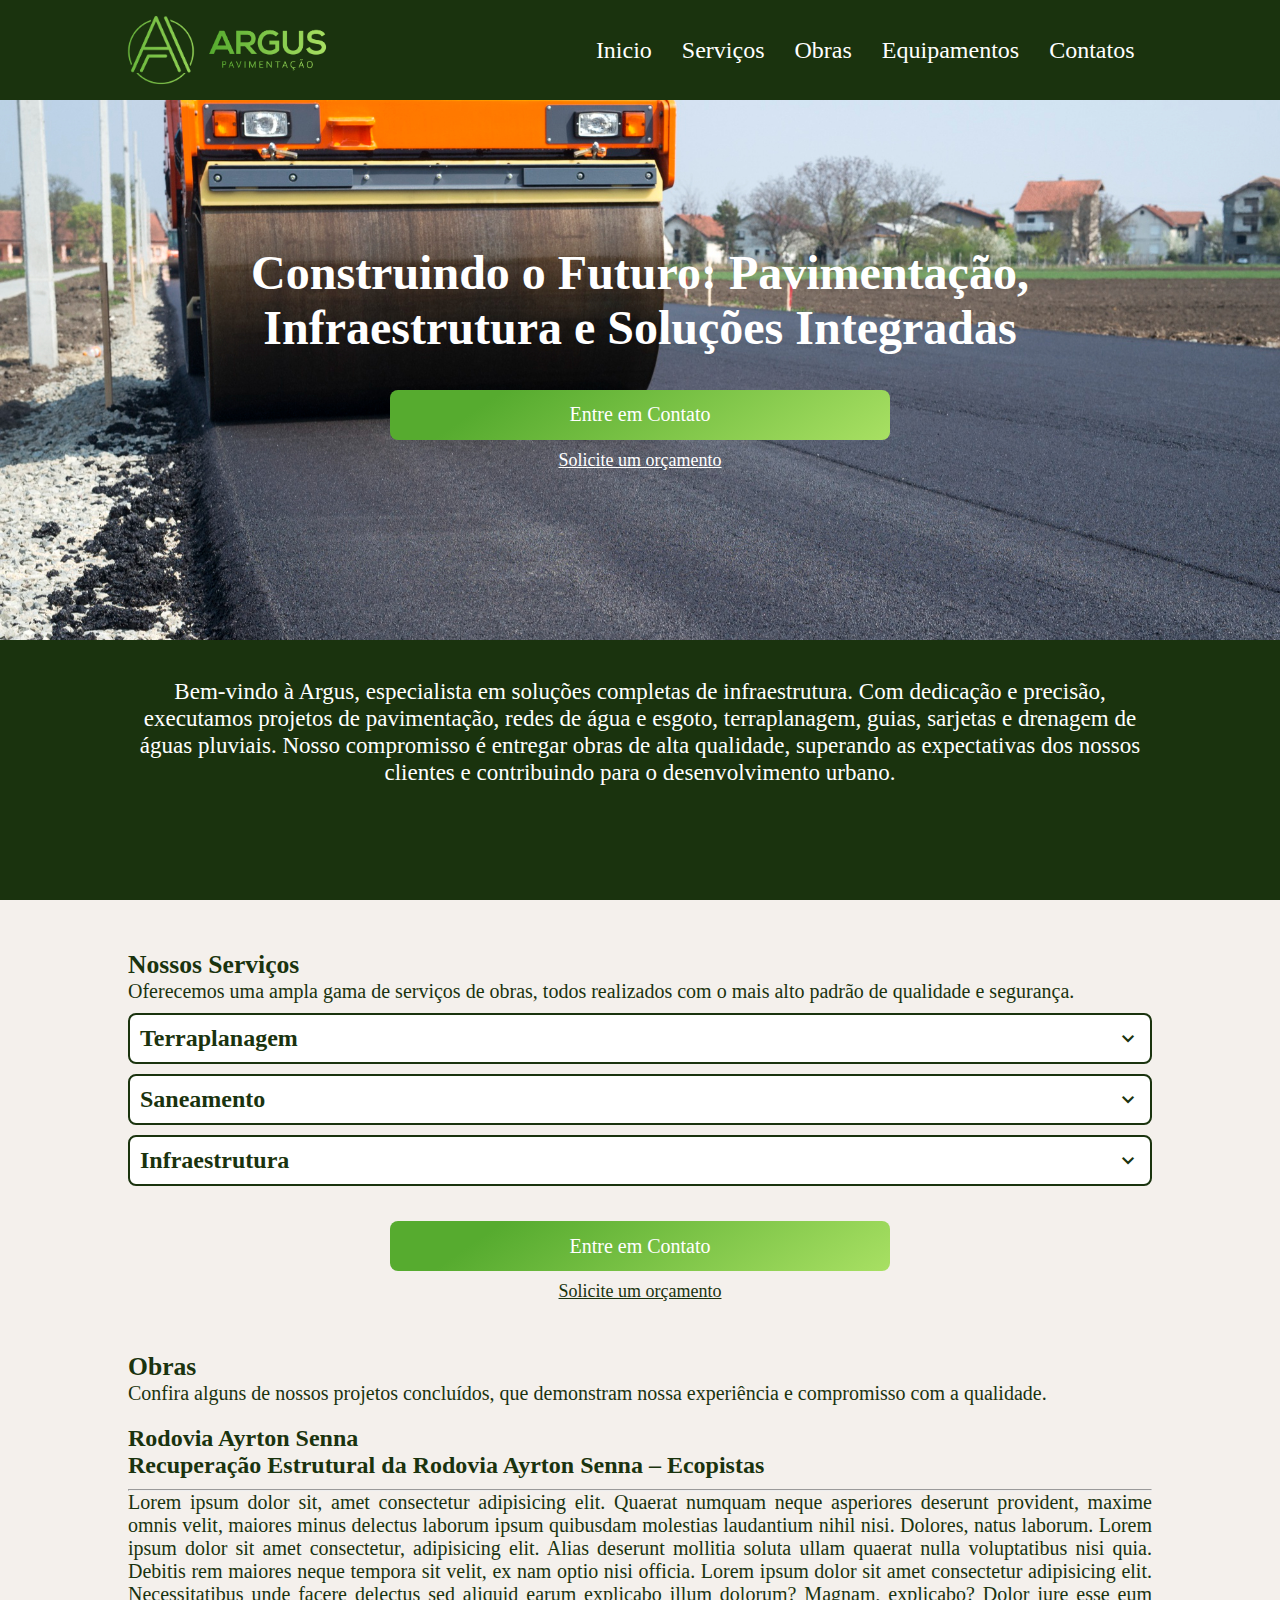
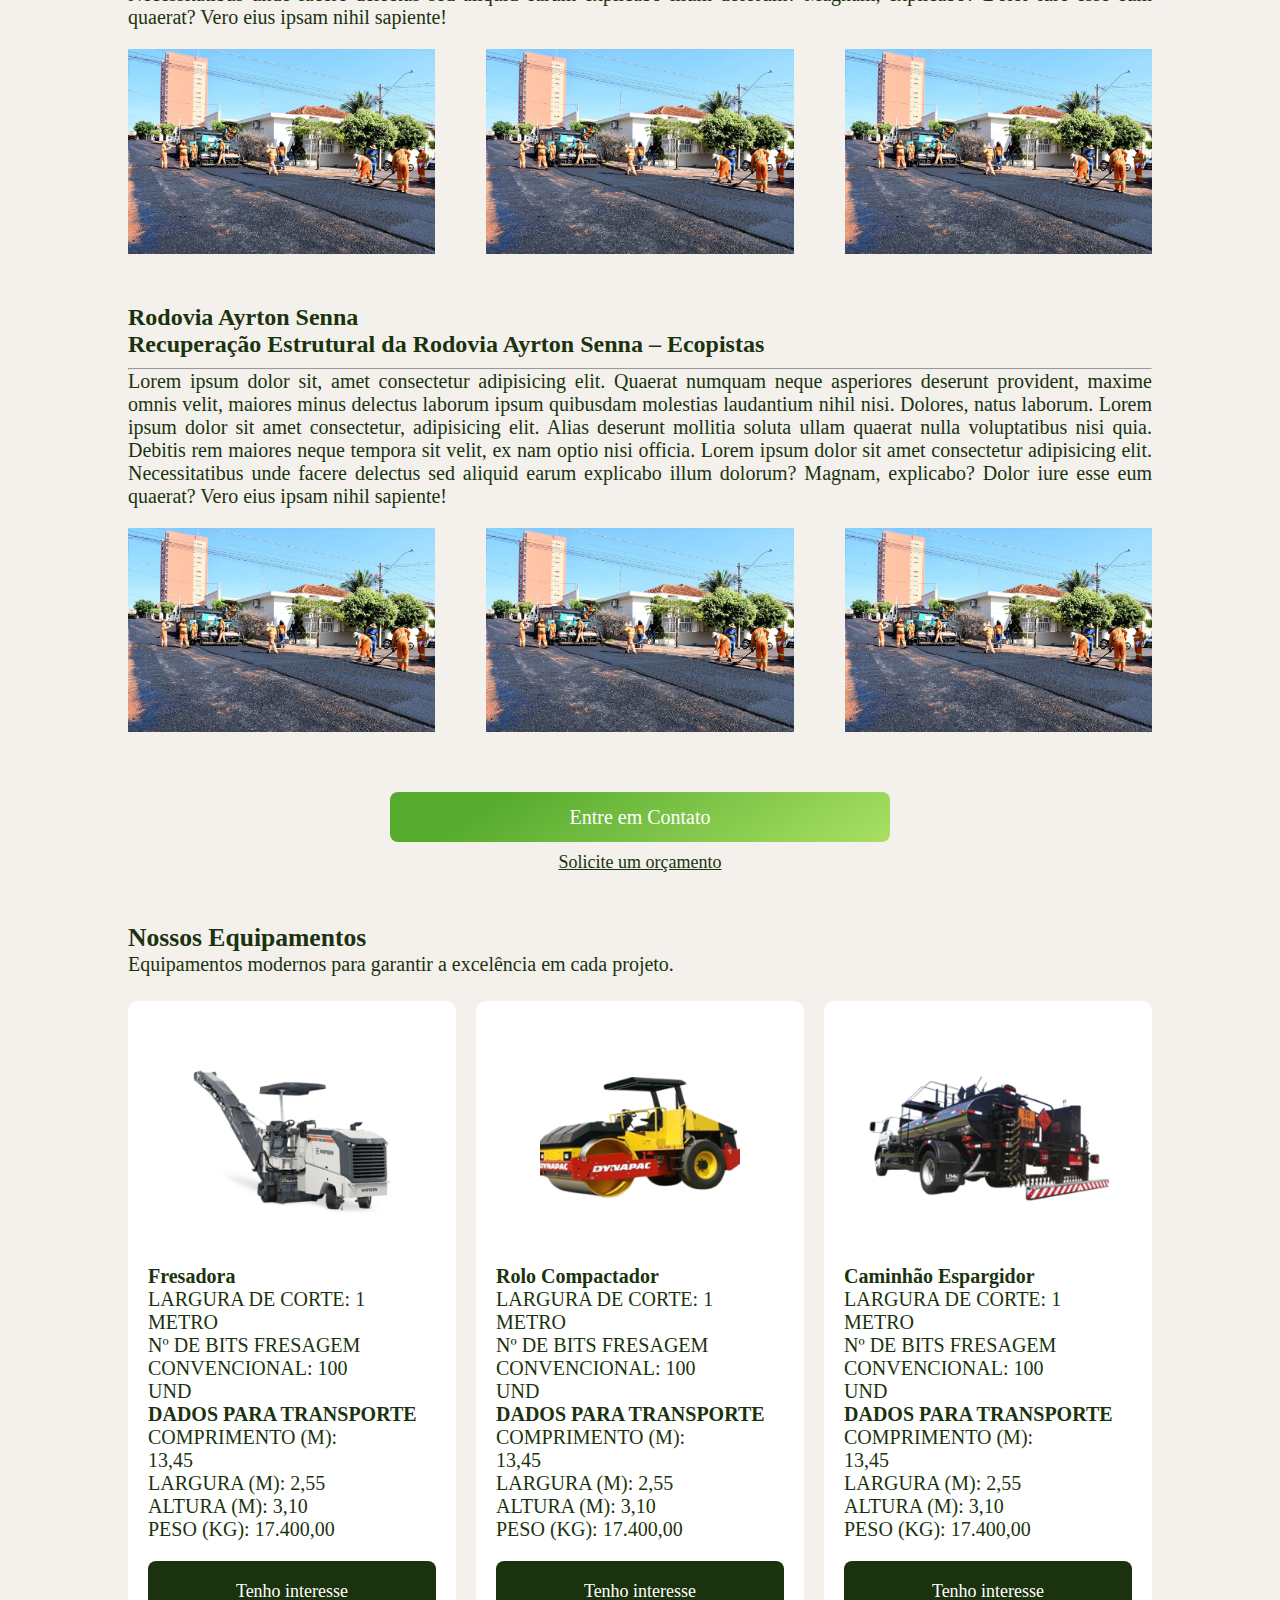
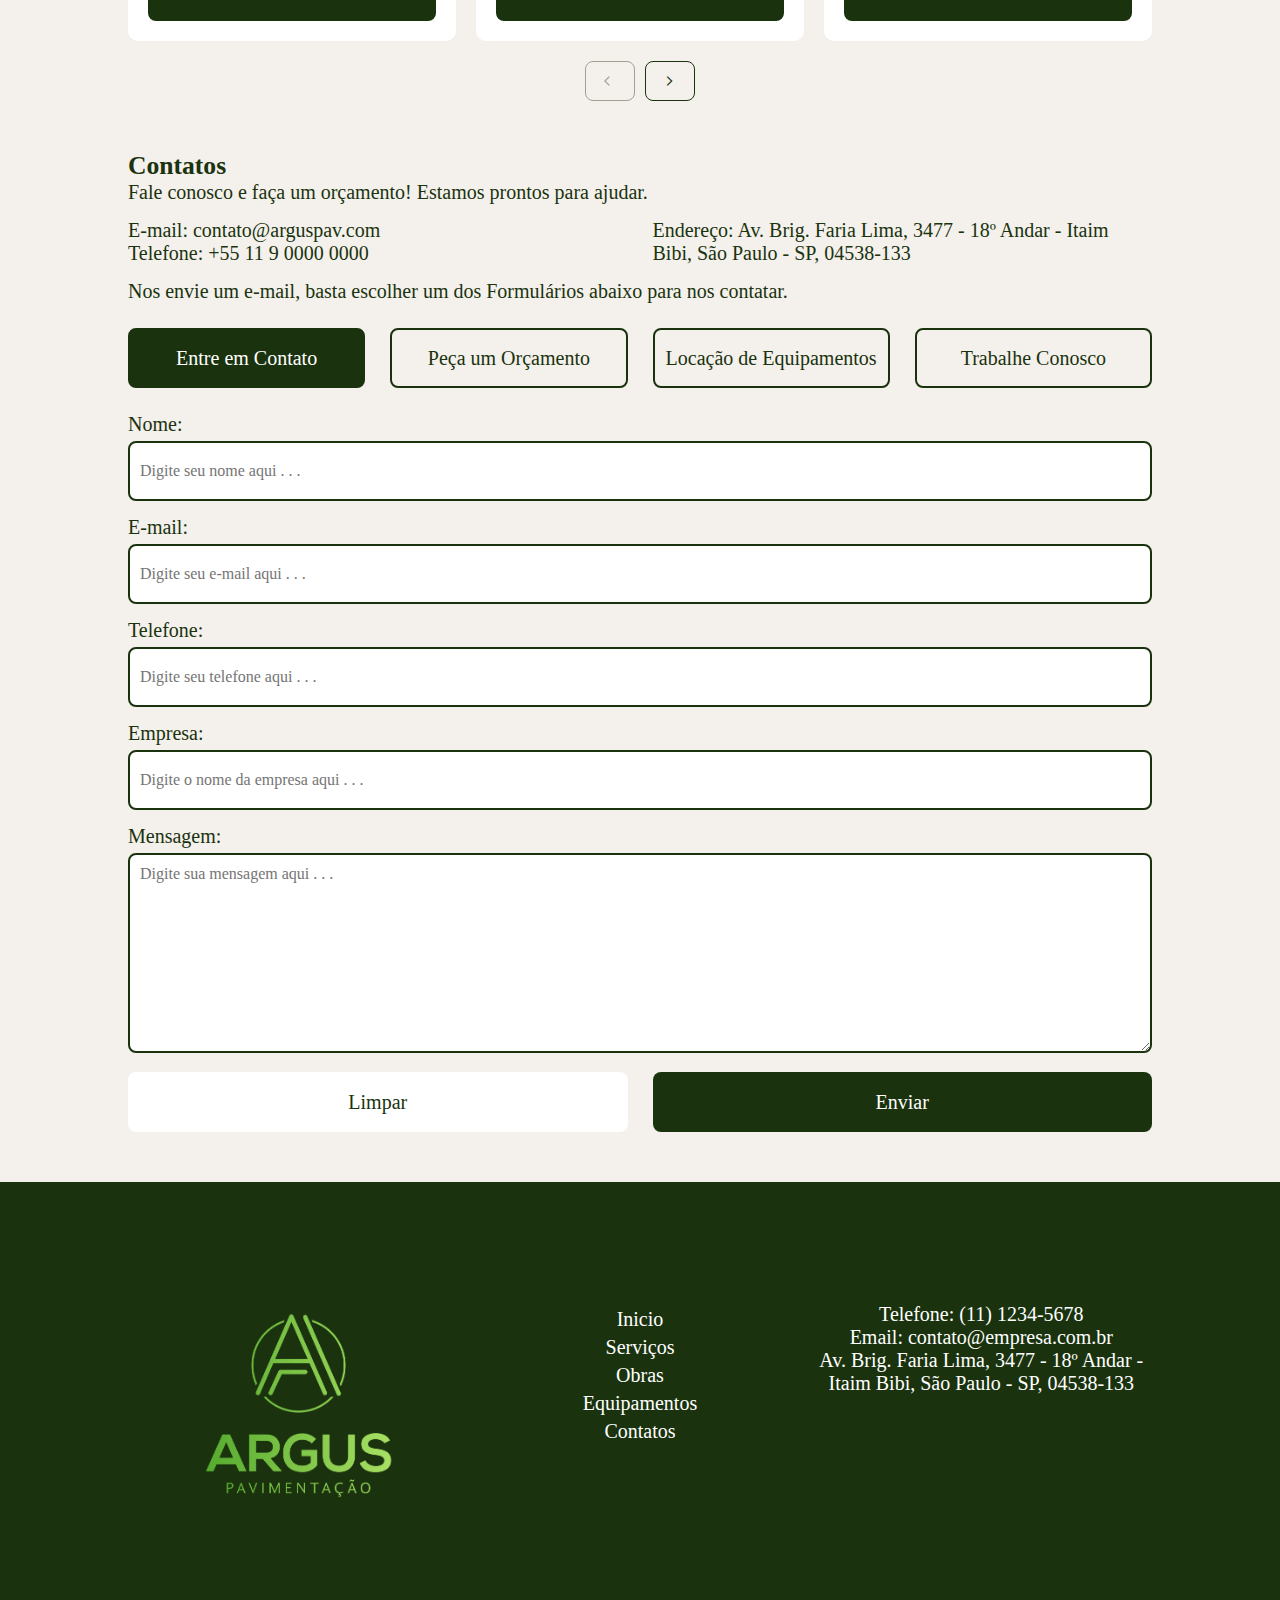
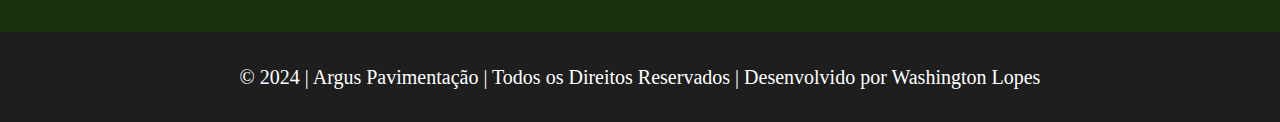
==== docs/index.html @ 2aba4dbd "Ajuste para deploy]" ====
<!DOCTYPE html>
<html lang="pt-BR">
<head>

    <meta charset="UTF-8">
    <meta name="viewport" content="width=device-width, initial-scale=1.0">
    <meta http-equiv="X-UA-Compatible" content="IE=edge">
    
    <meta name="description" content="Argus - Especialista em soluções completas de infraestrutura, pavimentação e obras de saneamento. Construindo o futuro com qualidade e segurança.">
    <meta name="keywords" content="infraestrutura, pavimentação, obras de saneamento, terraplanagem, drenagem, Argus">
    <meta property="og:title" content="Argus - Pavimentação e Soluções de Infraestrutura">
    <meta property="og:description" content="Descubra nossos serviços de pavimentação e infraestrutura.">
    <meta property="og:image" content="/docs/branding/icone-verde-transparente.png">
    <meta property="og:url" content="https://www.seusite.com">
    <meta name="twitter:card" content="summary_large_image">

    <title>Argus</title>

    <link rel="icon" href="/docs/branding/icone-verde-transparente.png" type="image/png" sizes="16x16">
    <link rel="stylesheet" href="/docs/css/home.css">

    <link rel="stylesheet" href="https://fonts.googleapis.com/css2?family=Material+Symbols+Outlined:opsz,wght,FILL,GRAD@24,400,0,0" />
    <link rel="stylesheet" href="https://fonts.googleapis.com/css2?family=Material+Symbols+Outlined:opsz,wght,FILL,GRAD@20..48,100..700,0..1,-50..200" />

</head>
<body>
    <header>
        <div class="container-header">
            <div class="imgs-header">
                <img src="/docs/branding/icone-verde-transparente.png" alt="Icone Logo Argus">
                <img src="/docs/branding/texto-verde-transparente.png" alt="Texto Logo Argus">
            </div>
            <ul class="list-header">
                <li><a href="#home" onclick="menuToggle()">Inicio</a></li>
                <li><a href="#services" onclick="menuToggle()">Serviços</a></li>
                <li><a href="#construction" onclick="menuToggle()">Obras</a></li>
                <li><a href="#equipment" onclick="menuToggle()">Equipamentos</a></li>
                <li><a href="#contacts" onclick="menuToggle()">Contatos</a></li>
            </ul>
            <span id="menu-open" onclick="menuToggle()" class="icon-menu-active icon-menu material-symbols-outlined">menu</span>
            <span id="menu-close" onclick="menuToggle()" class="icon-close material-symbols-outlined">close</span>
        </div>
    </header>
    <section id="home">
        <div class="container-home">
            <div class="img-home">
                <h1>Construindo o Futuro: Pavimentação, Infraestrutura e Soluções Integradas</h1>
                <div class="btns-contact">
                    <button class="btn-contact" onclick="contato()">Entre em Contato</button>
                    <a class="link-form-budget" onclick="orcamento()">Solicite um orçamento</a>
                </div>
            </div>
            <p>Bem-vindo à Argus, especialista em soluções completas de infraestrutura. Com dedicação e precisão, executamos projetos de pavimentação, redes de água e esgoto, terraplanagem, guias, sarjetas e drenagem de águas pluviais. Nosso compromisso é entregar obras de alta qualidade, superando as expectativas dos nossos clientes e contribuindo para o desenvolvimento urbano.</p>
        </div>
    </section>
    <section id="services">
        <h2>Nossos Serviços</h2>
        <p>Oferecemos uma ampla gama de serviços de obras, todos realizados com o mais alto padrão de qualidade e segurança.</p>
        <div class="services-acordion">
            <div class="accordion" onclick="toggleAccordion(this)">
                <div class="accordion-head">
                    <span>Terraplanagem</span>
                    <span class="icon-arrow material-symbols-outlined">keyboard_arrow_down</span>
                </div>
                <p class="accordion-body">A terraplanagem é o processo de preparação e nivelamento do solo para a construção de estruturas como estradas, edifícios e outros projetos de infraestrutura. Ela envolve atividades como escavação, corte, aterro e compactação do terreno, a fim de garantir uma base estável e uniforme para o desenvolvimento das obras. O objetivo principal é corrigir irregularidades no solo, eliminando desníveis e promovendo uma superfície adequada para a construção. A terraplanagem é essencial para evitar problemas estruturais futuros, como afundamentos ou rachaduras no pavimento.</p>
            </div>
            <div class="accordion" onclick="toggleAccordion(this)">
                <div class="accordion-head">
                    <span>Saneamento</span>
                    <span class="icon-arrow material-symbols-outlined">keyboard_arrow_down</span>
                </div>
                <p class="accordion-body">O saneamento envolve o conjunto de medidas voltadas para preservar a saúde pública através do manejo adequado de água, esgoto e resíduos. Ele abrange a captação, tratamento e distribuição de água potável, além da coleta e tratamento de esgoto, drenagem de águas pluviais e gerenciamento de resíduos sólidos. A infraestrutura de saneamento tem como objetivo prevenir a contaminação do meio ambiente e reduzir a propagação de doenças, promovendo melhores condições de vida. É um dos pilares para o desenvolvimento sustentável e a qualidade de vida em áreas urbanas e rurais.</p>
            </div>
            <div class="accordion" onclick="toggleAccordion(this)">
                <div class="accordion-head">
                    <span>Infraestrutura</span>
                    <span class="icon-arrow material-symbols-outlined">keyboard_arrow_down</span>
                </div>
                <p class="accordion-body">A infraestrutura de ruas envolve a construção e manutenção de sistemas que garantem a mobilidade e segurança nas áreas urbanas e rurais. Isso inclui a pavimentação das vias, drenagem de águas pluviais, instalação de guias e sarjetas, sinalização de trânsito e redes subterrâneas de água, esgoto. Uma boa infraestrutura de ruas é essencial para garantir o fluxo eficiente de veículos e pedestres, minimizar enchentes e danos ao pavimento, além de proporcionar uma melhor qualidade de vida para a população.</p>
            </div>
        </div>
        <div class="btns-contact">
            <button class="btn-contact" onclick="contato()">Entre em Contato</button>
            <a class="link-form-budget dark" onclick="orcamento()">Solicite um orçamento</a>
        </div>
    </section>
    <section id="construction">
        <h2>Obras</h2>
        <p>Confira alguns de nossos projetos concluídos, que demonstram nossa experiência e compromisso com a qualidade.</p>
        <div class="section-construction">
            <h3>Rodovia Ayrton Senna</h3>
            <h3>Recuperação Estrutural da Rodovia Ayrton Senna – Ecopistas</h3>
            <hr>
            <p>Lorem ipsum dolor sit, amet consectetur adipisicing elit. Quaerat numquam neque asperiores deserunt provident, maxime omnis velit, maiores minus delectus laborum ipsum quibusdam molestias laudantium nihil nisi. Dolores, natus laborum. Lorem ipsum dolor sit amet consectetur, adipisicing elit. Alias deserunt mollitia soluta ullam quaerat nulla voluptatibus nisi quia. Debitis rem maiores neque tempora sit velit, ex nam optio nisi officia. Lorem ipsum dolor sit amet consectetur adipisicing elit. Necessitatibus unde facere delectus sed aliquid earum explicabo illum dolorum? Magnam, explicabo? Dolor iure esse eum quaerat? Vero eius ipsam nihil sapiente!</p>
            <div>
                <img src="/docs/images/others/obras-recuperacao.jpg" alt="">
                <img class="mobile" src="/docs/images/others/obras-recuperacao.jpg" alt="">
                <img class="mobile" src="/docs/images/others/obras-recuperacao.jpg" alt="">
            </div>
        </div>
        <div class="section-construction">
            <h3>Rodovia Ayrton Senna</h3>
            <h3>Recuperação Estrutural da Rodovia Ayrton Senna – Ecopistas</h3>
            <hr>
            <p>Lorem ipsum dolor sit, amet consectetur adipisicing elit. Quaerat numquam neque asperiores deserunt provident, maxime omnis velit, maiores minus delectus laborum ipsum quibusdam molestias laudantium nihil nisi. Dolores, natus laborum. Lorem ipsum dolor sit amet consectetur, adipisicing elit. Alias deserunt mollitia soluta ullam quaerat nulla voluptatibus nisi quia. Debitis rem maiores neque tempora sit velit, ex nam optio nisi officia. Lorem ipsum dolor sit amet consectetur adipisicing elit. Necessitatibus unde facere delectus sed aliquid earum explicabo illum dolorum? Magnam, explicabo? Dolor iure esse eum quaerat? Vero eius ipsam nihil sapiente!</p>
            <div>
                <img src="/docs/images/others/obras-recuperacao.jpg" alt="">
                <img class="mobile" src="/docs/images/others/obras-recuperacao.jpg" alt="">
                <img class="mobile" src="/docs/images/others/obras-recuperacao.jpg" alt="">
            </div>
        </div>
        <div class="btns-contact">
            <button class="btn-contact" onclick="contato()">Entre em Contato</button>
            <a class="link-form-budget dark" onclick="orcamento()">Solicite um orçamento</a>
        </div>
    </section>
    <section id="equipment" class="carousel">
        <h2>Nossos Equipamentos</h2>
        <p>Equipamentos modernos para garantir a excelência em cada projeto.</p>
        <div class="carousel-inner">
            <div class="item">
                <img src="/docs/images/equipaments/fresadora.png">
                <div>
                    <h3>Fresadora</h3>
                    <p>LARGURA DE CORTE: 1 METRO</p>
                    <p>Nº DE BITS FRESAGEM CONVENCIONAL: 100 UND</p>
                    <h3>DADOS PARA TRANSPORTE</h3>
                    <p>COMPRIMENTO (M): 13,45</p>
                    <p>LARGURA (M): 2,55</p>
                    <p>ALTURA (M): 3,10</p>
                    <p>PESO (KG): 17.400,00</p>
                </div>
                <button onclick="locacao()">Tenho interesse</button>
            </div>
            <div class="item">
                <img src="/docs/images/equipaments/rolo-compactador.png">
                <div>
                    <h3>Rolo Compactador</h3>
                    <p>LARGURA DE CORTE: 1 METRO</p>
                    <p>Nº DE BITS FRESAGEM CONVENCIONAL: 100 UND</p>
                    <h3>DADOS PARA TRANSPORTE</h3>
                    <p>COMPRIMENTO (M): 13,45</p>
                    <p>LARGURA (M): 2,55</p>
                    <p>ALTURA (M): 3,10</p>
                    <p>PESO (KG): 17.400,00</p>
                </div>
                <button onclick="locacao()">Tenho interesse</button>
            </div>
            <div class="item">
                <img src="/docs/images/equipaments/caminhao-espargidor.png">
                <div>
                    <h3>Caminhão Espargidor</h3>
                    <p>LARGURA DE CORTE: 1 METRO</p>
                    <p>Nº DE BITS FRESAGEM CONVENCIONAL: 100 UND</p>
                    <h3>DADOS PARA TRANSPORTE</h3>
                    <p>COMPRIMENTO (M): 13,45</p>
                    <p>LARGURA (M): 2,55</p>
                    <p>ALTURA (M): 3,10</p>
                    <p>PESO (KG): 17.400,00</p>
                </div>
                <button onclick="locacao()">Tenho interesse</button>
            </div>
            <div class="item">
                <img src="/docs/images/equipaments/minipa.png">
                <div>
                    <h3>Mini Pá Carregadeira</h3>
                    <p>LARGURA DE CORTE: 1 METRO</p>
                    <p>Nº DE BITS FRESAGEM CONVENCIONAL: 100 UND</p>
                    <h3>DADOS PARA TRANSPORTE</h3>
                    <p>COMPRIMENTO (M): 13,45</p>
                    <p>LARGURA (M): 2,55</p>
                    <p>ALTURA (M): 3,10</p>
                    <p>PESO (KG): 17.400,00</p>
                </div>
                <button onclick="locacao()">Tenho interesse</button>
            </div>
            <div class="item">
                <img src="/docs/images/equipaments/mini-escavadeira.png">
                <div>
                    <h3>Mini Escavadeira</h3>
                    <p>LARGURA DE CORTE: 1 METRO</p>
                    <p>Nº DE BITS FRESAGEM CONVENCIONAL: 100 UND</p>
                    <h3>DADOS PARA TRANSPORTE</h3>
                    <p>COMPRIMENTO (M): 13,45</p>
                    <p>LARGURA (M): 2,55</p>
                    <p>ALTURA (M): 3,10</p>
                    <p>PESO (KG): 17.400,00</p>
                </div>
                <button onclick="locacao()">Tenho interesse</button>
            </div>
            <div class="item">
                <img src="/docs/images/equipaments/maquina-termofusao.png">
                <div>
                    <h3>Máquina de Solda de Termofusão</h3>
                    <p>LARGURA DE CORTE: 1 METRO</p>
                    <p>Nº DE BITS FRESAGEM CONVENCIONAL: 100 UND</p>
                    <h3>DADOS PARA TRANSPORTE</h3>
                    <p>COMPRIMENTO (M): 13,45</p>
                    <p>LARGURA (M): 2,55</p>
                    <p>ALTURA (M): 3,10</p>
                    <p>PESO (KG): 17.400,00</p>
                </div>
                <button onclick="locacao()">Tenho interesse</button>
            </div>
        </div>
        <div class="btns">
            <button class="btn prev material-symbols-outlined" onclick="prevSlide()">arrow_back_ios</button>
            <button class="btn next material-symbols-outlined" onclick="nextSlide()">arrow_forward_ios</button>
        </div>
    </section>
    <section id="contacts">
        <h2>Contatos</h2>
        <p>Fale conosco e faça um orçamento! Estamos prontos para ajudar.</p>
        <div class="contacts">
            <div class="contact-item">
                <p>E-mail: contato@arguspav.com</p>
                <p>Telefone: +55 11 9 0000 0000</p>
            </div>
            <p class="contact-item">Endereço: Av. Brig. Faria Lima, 3477 - 18º Andar - Itaim Bibi, São Paulo - SP, 04538-133</p>
        </div>
        <p>Nos envie um e-mail, basta escolher um dos Formulários abaixo para nos contatar.</p>
        <div class="options-form">
            <div class="opt-selection" id="contato" onclick="toggleClass(this)">Entre em Contato</div>
            <div id="orcamento" onclick="toggleClass(this)">Peça um Orçamento</div>
            <div id="locacao" onclick="toggleClass(this)">Locação de Equipamentos</div>
            <div id="trabalhe-conosco" onclick="toggleClass(this)">Trabalhe Conosco</div>
        </div> 

        <form action="https://api.staticforms.xyz/submit" method="post" class="form-contato">
            <input type="hidden" name="accessKey" value="eab2eadb-5b26-4aff-8687-9ebe2bd9f3d5">
            <label for="nome_contato">Nome:</label>
            <input type="text" id="nome_contato" name="$Nome" class="input-contato" placeholder="Digite seu nome aqui . . ." required><br>
            <label for="email_contato">E-mail:</label>
            <input type="email" id="email_contato" name="$E-mail" class="input-contato" placeholder="Digite seu e-mail aqui . . ." required><br>
            <label for="telefone_contato">Telefone:</label>
            <input type="tel" id="telefone_contato" name="$Telefone" class="input-contato" placeholder="Digite seu telefone aqui . . ." required><br>
            <label for="empresa_contato">Empresa:</label>
            <input type="text" id="empresa_contato" name="$Empresa" class="input-contato" placeholder="Digite o nome da empresa aqui . . ."><br>
            <input type="hidden" id="assunto_contato" name="subject" class="input-contato" required value="CONTATO VIA WEBSITE">
            <label for="mensagem_contato">Mensagem:</label>
            <textarea id="mensagem_contato" name="$Mensagem" class="textarea-contato" placeholder="Digite sua mensagem aqui . . ." required></textarea><br>
            <input type="text" name="honeypot" style="display:none">
            <input type="hidden" name="replyTo" value="washingtonlopes574@gmail.com">
            <input type="hidden" name="redirectTo" value="https://washingtonlopesss.github.io/ProjectArgusPav/docs/html/sendConfirmation.html">
            <div class="btns-form">
                <button type="reset">Limpar</button>
                <button type="submit" class="btn-contato"">Enviar</button>
            </div>
        </form>
        
        <form action="https://api.staticforms.xyz/submit" method="post" class="form-orcamento form-selection">
            <input type="hidden" name="accessKey" value="eab2eadb-5b26-4aff-8687-9ebe2bd9f3d5">
            <input type="hidden" name="replyTo" value="washingtonlopes574@gmail.com">
            <input type="hidden" name="redirectTo" value="https://washingtonlopesss.github.io/ProjectArgusPav/docs/html/sendConfirmation.html">
            <input type="hidden" id="assunto_contato" name="subject" class="input-contato" required value="ORÇAMENTO VIA WEBSITE">
            <label for="nome_orcamento">Nome:</label>
            <input type="text" id="nome_orcamento" name="$Nome" class="input-orcamento" placeholder="Digite seu nome aqui . . ." required><br>
            <label for="cargo_orcamento">Cargo:</label>
            <input type="text" id="cargo_orcamento" name="$Cargo" class="input-orcamento" placeholder="Digite seu cargo aqui . . ." required><br>
            <label for="razao_social_orcamento">Razão Social:</label>
            <input type="text" id="razao_social_orcamento" name="$Razão Social" class="input-orcamento" placeholder="Digite a razão social da empresa aqui . . ." required><br>
            <label for="cnpj_orcamento">CNPJ:</label>
            <input type="text" id="cnpj_orcamento" name="$CNPJ" class="input-orcamento" placeholder="Digite o CNPJ aqui . . ." required><br>
            <label for="telefone_orcamento">Telefone:</label>
            <input type="tel" id="telefone_orcamento" name="$Telefone" class="input-orcamento" placeholder="Digite seu telefone aqui . . ." required><br>
            <label for="email_orcamento">E-mail:</label>
            <input type="email" id="email_orcamento" name="$E-mail" class="input-orcamento" placeholder="Digite seu e-mail aqui . . ." required><br>
            <label for="mensagem_orcamento">Mensagem:</label>
            <textarea id="mensagem_orcamento" name="$Mensagem" class="textarea-orcamento" placeholder="Digite sua mensagem aqui . . ." required></textarea><br>
            <div class="btns-form">
                <button type="reset">Limpar</button>
                <button type="submit" class="btn-contato">Enviar</button>
            </div>
        </form>        
        
        <form action="https://api.staticforms.xyz/submit" method="post" class="form-locacao form-selection">
            <input type="hidden" name="accessKey" value="eab2eadb-5b26-4aff-8687-9ebe2bd9f3d5">
            <input type="hidden" name="replyTo" value="washingtonlopes574@gmail.com">
            <input type="hidden" name="redirectTo" value="https://washingtonlopesss.github.io/ProjectArgusPav/docs/html/sendConfirmation.html">
            <input type="hidden" id="assunto_contato" name="subject" class="input-contato" required value="CONTATO LOCAÇÃO VIA WEBSITE">
            <label for="nome_locacao">Nome:</label>
            <input type="text" id="nome_locacao" name="$Nome" class="input-locacao" placeholder="Digite seu nome aqui . . ." required><br>
            <label for="telefone_locacao">Telefone:</label>
            <input type="tel" id="telefone_locacao" name="$Telefone" class="input-locacao" placeholder="Digite seu telefone aqui . . ." required><br>
            <label for="email_locacao">E-mail:</label>
            <input type="email" id="email_locacao" name="$E-mail" class="input-locacao" placeholder="Digite seu e-mail aqui . . ." required><br>
            <label for="equipamento_locacao">Equipamento para locação:</label>
            <input type="text" id="equipamento_locacao" name="$Equipamento" class="input-locacao" placeholder="Digite o nome do equipamento aqui . . ." required><br>
            <div class="btns-form">
                <button type="reset">Limpar</button>
                <button type="submit" class="btn-contato">Enviar</button>
            </div>
        </form>        
        
        <form action="https://api.staticforms.xyz/submit" method="post" class="form-trabalhe-conosco form-selection">
            <input type="hidden" name="accessKey" value="eab2eadb-5b26-4aff-8687-9ebe2bd9f3d5">
            <input type="hidden" name="replyTo" value="washingtonlopes574@gmail.com">
            <input type="hidden" name="redirectTo" value="https://washingtonlopesss.github.io/ProjectArgusPav/docs/html/sendConfirmation.html">
            <input type="hidden" id="assunto_contato" name="subject" class="input-contato" required value="TRABALHE CONOSCO VIA WEBSITE">
            <label for="nome_trabalho">Nome:</label>
            <input type="text" id="nome_trabalho" name="$Nome" class="input-trabalho" placeholder="Digite seu nome aqui . . ." required><br>
            <label for="data_nascimento_trabalho">Data de Nascimento:</label>
            <input type="date" id="data_nascimento_trabalho" name="$Data de Nascimento" class="input-trabalho" required><br>
            <div class="labels-select">
                <div>
                    <label for="sexo_trabalho">Sexo:</label>
                    <select id="sexo_trabalho" name="$Sexo" class="input-trabalho" required>
                        <option value="masculino">Masculino</option>
                        <option value="feminino">Feminino</option>
                        <option value="outro">Outro</option>
                    </select>
                </div>
                <div>
                    <label for="estado_civil_trabalho">Estado Civil:</label>
                    <select id="estado_civil_trabalho" name="$Estado Civil" class="input-trabalho" required>
                        <option value="solteiro">Solteiro(a)</option>
                        <option value="casado">Casado(a)</option>
                        <option value="divorciado">Divorciado(a)</option>
                        <option value="viuvo">Viúvo(a)</option>
                    </select>
                </div>
            </div>
            <label for="linkedin_trabalho">Link para LinkedIn:</label>
            <input type="url" id="linkedin_trabalho" name="$Linkedin" class="input-trabalho" placeholder="Cole o link do seu perfil no LinkedIn aqui . . ."><br>
            <label for="email_trabalho">E-mail:</label>
            <input type="email" id="email_trabalho" name="$E-mail" class="input-trabalho" placeholder="Digite seu e-mail aqui . . ." required><br>
            <label for="telefone_trabalho">Telefone:</label>
            <input type="tel" id="telefone_trabalho" name="$Telefone" class="input-trabalho" placeholder="Digite seu telefone aqui . . ." required><br>
            <label for="qualificacoes_trabalho">Resumo de Qualificações:</label>
            <textarea id="qualificacoes_trabalho" name="$Resumo das Qualificações" class="textarea-trabalho" placeholder="Resuma suas qualificações aqui . . ." required></textarea><br>
            <label for="experiencias_trabalho">Resumo de Experiências:</label>
            <textarea id="experiencias_trabalho" name="$Resumo de Experiencias" class="textarea-trabalho" placeholder="Resuma suas experiências aqui . . ." required></textarea><br>
            <label for="observacoes_trabalho">Observações:</label>
            <textarea id="observacoes_trabalho" name="$Outras Observações" class="textarea-trabalho" placeholder="Digite suas observações aqui . . ."></textarea><br>
            <div class="btns-form">
                <button type="reset">Limpar</button>
                <button type="submit" class="btn-contato">Enviar</button>
            </div>
        </form>        
    </section>
    
    <footer>
        <div class="footer-container">
          <div class="footer-logo">
            <img class="img-logo-footer" src="/docs/branding/completo-verde-transparente.png" alt="Logo da Empresa">
          </div>
      
          <div class="footer-nav">
            <ul>
              <li><a href="#home">Inicio</a></li>
              <li><a href="#services">Serviços</a></li>
              <li><a href="#construction">Obras</a></li>
              <li><a href="#equipment">Equipamentos</a></li>
              <li><a href="#contacts">Contatos</a></li>
            </ul>
          </div>
      
          <div class="footer-contact">
            <ul>
              <li>Telefone: (11) 1234-5678</li>
              <li>Email: contato@empresa.com.br</li>
              <li>Av. Brig. Faria Lima, 3477 - 18º Andar - Itaim Bibi, São Paulo - SP, 04538-133</li>
            </ul>
          </div>
        </div>
    </footer>
    <footer class="footer-rights">
        <p>© 2024 | Argus Pavimenta&ccedil;&atilde;o | Todos os Direitos Reservados | Desenvolvido por Washington Lopes</p>
    </footer>
    <script src="/docs/scripts/script.js"></script>
</body>
</html>
---- docs/css/home.css ----
@font-face {
    font-family: 'GandhiSans';
    src: url('../Fonts/gandhi-sans/GandhiSans-Regular.otf') format('opentype'),
         url('../Fonts/gandhi-sans/GandhiSans-Bold.otf') format('opentype'),
         url('../Fonts/gandhi-sans/GandhiSans-Italic.otf') format('opentype'),
         url('../Fonts/gandhi-sans/GandhiSans-BoldItalic.otf') format('opentype');
}

@font-face {
    font-family: 'Nexa';
    src: url('../Fonts/nexa/Nexa-ExtraLight.ttf') format('truetype')
         url('../Fonts/nexa/Nexa-Heavy.ttf') format('truetype'); 
}

* {
    box-sizing: border-box;
    padding: 0;
    margin: 0;
    list-style: none;
    text-decoration: none;
}

html {
    scroll-behavior: smooth 3;
}

body {
    background-color: #F4F0EC;
}

a {
    color: #ffffff;
    cursor: pointer;
}

header {
    background-color: #1A330E;
    display: flex;
    align-items: center;
    justify-content: center;
    position: fixed;
    z-index: 1000;
    left: 0;
    top: 0;
    width: 100vw;
}

.container-header {
    display: flex;
    align-items: center;
    justify-content: space-between;
    width: 80%;
    max-width: 1500px;
    height: clamp(80px, 10vw, 100px);
    margin-left: -15px;
}

.imgs-header {
    display: flex;
}

.imgs-header img {
    height: clamp(60px, 10vw, 80px);
}

.list-header {
    gap: clamp(5px, 2vw, 10px);
    display: flex;
}

.list-header li {
    font-size: clamp(18px, 2vw, 24px);
    font-family: GandhiSans;
    color: #ffffff;
}

.list-header li a {
    padding: clamp(5px, 1vw, 10px);
}

.list-header li a:hover {
    color: #A8E063;
}

#home {
    padding-top: clamp(80px, 10vw, 100px);
    background-color: #1A330E;
    height: 100%;
    min-height: 100vh;
}

.img-home {
    background-image: url(/docs/images/others/rolo-compactador-estrada.jpg);
    width: 100%;
    height: 100%;
    min-height: 60vh;
    background-size: cover;
    background-position: top;
    background-repeat: no-repeat;
    display: flex;
    flex-direction: column;
    justify-content: center;
    align-items: center;
}

.img-home h1 {
    font-family: Nexa;
    color: #ffffff;
    font-size: 48px;
    font-size: clamp(30px, 10vw, 48px);
    width: 80%;
    max-width: 1500px;
    text-align: center;
}

.btns-contact {
    margin: 25px auto;
    text-align: center;
    width: 80%;
    max-width: 500px;
    min-width: 300px;
}

@keyframes pulo {
    0%, 20%, 50%, 80%, 100% {
        transform: translateY(0);
    }
    40% {
        transform: translateY(-5px);
    }
    60% {
        transform: translateY(-2px);
    }
}

.btn-contact {
    animation: pulo 2s infinite;
    width: 100%;
    height: clamp(50px, 2vw, 60px);
    margin: 10px 0;
    font-family: GandhiSans;
    color: #ffffff;
    font-size: 20px;
    border: none;
    border-radius: 8px;
    text-align: center;
    background: #A8E063;
    background: linear-gradient(325deg, rgba(168,224,99,1) 0%, rgba(86,171,47,1) 80%);
}

.btn-contact:hover {
    transform: translateY(-5px);
    box-shadow: 0 4px 20px rgba(201, 255, 131, 0.705);
}

.link-form-budget {
    display: block;
    text-decoration: underline;
    font-family: GandhiSans;
    color: #ffffff;
    font-size: 18px;
}

.link-form-budget:hover {
    transform: translateY(2px);
}

.dark {
    color: #1A330E;
}

.container-home p {
    font-family: Nexa;
    font-weight: ExtraLigth;
    color: #ffffff;
    font-size: clamp(18px, 1.8vw, 32px);;
    width: 80%;
    max-width: 1500px;
    text-align: center;
    padding: clamp(20px, 3vw, 50px) 0;
    margin: 0 auto;
    z-index: 1000;
}

#equipment {
    scroll-margin-top: 120px;
}

#services {
    width: 80%;
    max-width: 1500px;
    margin: 50px auto;
    scroll-margin-top: 120px;
}

#services h2, .carousel h2 {
    font-family: GandhiSans;
    color: #1A330E;
    font-size: clamp(24px, 2vw, 32px);
    font-weight: bold;
}

#services p, .carousel p {
    font-family: GandhiSans;
    color: #1A330E;
    font-size: clamp(16px, 2vw, 20px);
}

.services-acordion {
    width: 100%;
}

.accordion {
    background-color: #FFFFFF;
    border: 2px solid #1A330E;
    border-radius: 8px;
    margin: 10px 0;
    padding: 10px;
    cursor: pointer;
}

.accordion-head {
    border: none;
    background-color: transparent;
    font-family: GandhiSans;
    color: #1A330E;
    font-size: clamp(20px, 2vw, 24px);
    font-weight: bold;
    display: flex;
    align-items: center;
    justify-content: space-between;
}

.accordion-body {
    text-align: justify;
    display: none;
    font-size: clamp(18px, 2vw, 24px);
}

.body-active {
    display: block;
    transition: 1s linear;
}

.icon-arrow-active {
    transform: rotate(180deg);
}

.carousel {
    width: 100%;
}

.carousel h2, .carousel p {
    width: 80%;
    max-width: 1500px;
    margin: 0 auto;
}

.carousel-inner {
    display: flex;
    margin: clamp(15px, 2vw, 25px) auto 0 auto;
    transition: transform 0.5s ease;
    width: 80%;
    max-width: 1500px;
    gap: 20px;
}

.item {
    position: relative;
    padding: 20px;
    width: 100%;
    border-radius: 10px;
    background-color: white;
    text-align: center;
}

.item:hover {
    transform: translateY(-5px);
    box-shadow: 0 4px 20px rgba(0, 0, 0, 0.2);
}

.item div {
    width: 100%;
    text-align: left;
    font-family: GandhiSans;
    color: #1A330E;
    font-size: 18px;

}

.item div h3, .item div p {
    margin: 0;
    font-size: clamp(16px, 2vw, 20px);
}

.item div {
    margin-bottom: clamp(70px, 10vw, 80px);;
}

.item button {
    width: calc(100% - 40px);
    height: clamp(50px, 10vw, 60px);
    position: absolute;
    bottom: 20px;
    left: 20px;
    border: none;
    border-radius: 8px;
    background-color: #1A330E;
    font-family: GandhiSans;
    color: #ffffff;
    font-size: 18px;
}

.item button:hover {
    background-color: #FFFFFF;
    color: #1A330E;
    border: 2px solid #1A330E;
} 

.item img {
    width: 100%;
}

.btns {
    margin: 20px auto;
    display: flex;
    justify-content: center;
    gap: 10px;
}

.btn {
    width: 50px;
    height: 40px;
    border-radius: 8px;
    border: none;
    background-color: transparent;
    color: #1A330E;
    border: 1px solid #1A330E;
    font-weight: bold;
    text-align: center;
    align-items: center;
    font-size: 12px !important;
}

.button-disabled {
    opacity: 0.4;
}

.btn:hover {
    background-color: #1A330E;
    color: #FFFFFF;
}

#contacts {
    width: 80%;
    max-width: 1500px;
    margin: 50px auto;
    scroll-margin-top: 100px;
}

#contacts h2 {
    font-family: GandhiSans;
    color: #1A330E;
    font-size: clamp(24px, 2vw, 32px);
    font-weight: bold;
}

#contacts p {
    font-family: GandhiSans;
    color: #1A330E;
    font-size: clamp(16px, 2vw, 20px);
}

.contacts {
    gap: 25px;
    margin: clamp(10px, 2vw, 15px) 0;
    display: flex;
    width: 100%;
}

.contact-item {
    width: 50%;
}

.options-form {
    margin: 25px 0;
    width: 100%;
    display: flex;
    gap: 25px;
}

.options-form div {
    width: 100%;
    height: 60px;
    border-radius: 8px;
    background-color: transparent;
    color: #1A330E;
    font-family: GandhiSans;
    color: #1A330E;
    font-size: 20px;
    border: 2px solid #1A330E;
    display: flex;
    justify-content: center;
    align-items: center;
}

.options-form div:hover {
    background-color: #1A330E;
    color: #FFFFFF;
    transform: translateY(-5px);
    box-shadow: 0 4px 20px rgba(0, 0, 0, 0.2);
}

.opt-selection {
    background-color: #1A330E !important;
    color: #FFFFFF !important;
}

.form-contato, label {
    display: block;
    margin: 0;
    padding: 0;
    
}

label {
    font-family: GandhiSans;
    color: #1A330E;
    font-size: clamp(16px, 2vw, 20px);
    margin: 15px 0 5px 0; 
}

input, textarea {
    width: 100%;
    height: 60px;
    border-radius: 8px;
    border: 2px solid #1A330E;
    outline: none;
    padding: 10px;
    font-family: GandhiSans;
    color: #1A330E;
    font-size: 16px;
}

textarea {
    height: 200px;
}

.btns-form {
    display: flex;
    width: 100%;
    gap: 25px;
    margin: 15px 0;
}

.btns-form button {
    width: 100%;
    height: 60px;
    background-color: #FFFFFF;
    border: none;
    font-family: GandhiSans;
    color: #1A330E;
    font-size: 20px;
    border-radius: 8px;
}

.btn-contato {
    background-color: #1A330E !important;
    color: #FFFFFF !important;
}

.labels-select {
    display: flex;
    gap: 15px;
    width: 100%;
}

.labels-select div {
    width: 100%;
}

.labels-select div select {
    width: 100%;
    height: 60px;
    outline: none;
    padding: 10px;
    font-family: GandhiSans;
    color: #1A330E;
    font-size: 16px;
    border-radius: 8px;
    border: 2px solid;
}

.form-selection {
    display: none;
}

footer {
    background-color: #1A330E;
    color: #FFFFFF;
    width: 100%;
    height: 50vh;
    display: flex;
    justify-content: center;
    align-items: center;
}

.img-logo-footer {
    width: 100%;
}

.footer-container {
    display: flex;
    width: 80%;
    max-width: 1500px;
    margin: 50px auto;
    padding: 0 ;
}

.footer-container div {
    width: 100%;
}

.footer-nav ul li { 
    margin: 5px;
}

.footer-nav {
    padding: 0;
}

.footer-contact ul li, .footer-nav ul li {
    text-align: center;
    font-family: GandhiSans;
    font-size: 20px;
}

.footer-contact ul li {
    font-size: clamp(16px, 2vw, 20px);
}

.footer-nav li a:hover {
    color: #A8E063;
}

.footer-rights {
    background-color: #1E1E1E;
    width: 100%;
    height: 10vh;
}

.footer-rights p {
    width: 80%;
    max-width: 1500px;
    font-family: GandhiSans;
    color: #FFFFFF;
    font-size: clamp(16px, 2vw, 20px);
    margin: 0 auto;
    text-align: center;
}

#construction {
    width: 80%;
    max-width: 1500px;
    margin: 50px auto 50px auto; 
    scroll-margin-top: 120px;
}

#construction h2 {
    margin-top: 50px;
    font-family: GandhiSans;
    color: #1A330E;
    font-size: clamp(24px, 2vw, 32px);
    font-weight: bold;
}

#construction h3 {
    font-family: GandhiSans;
    color: #1A330E;
    font-size: clamp(20px, 2vw, 24px);
    font-weight: bold;
}

#construction p {
    font-family: GandhiSans;
    color: #1A330E;
    font-size: clamp(16px, 2vw, 20px);
}

.section-construction {
    margin: 20px 0 50px 0;
}

.section-construction hr {
    margin-top: 10px;
}

.section-construction p {
    margin-bottom: 20px;
    text-align: justify;
}

.section-construction div {
    display: flex;
    justify-content: space-between;
}

.section-construction div img {
    width: 30%;
}

.icon-menu, .icon-close {
    display: none !important;
    color: #ffffff;
    font-size: 40px !important;
}

@media (max-width: 850px) { 
    .icon-close-active {
        display: block !important;
    }

    .icon-menu-active {
        display: block !important;
    }

    .list-header {
        display: none;
    }

    .mobile-list {
        display: flex;
        position: fixed;
        width: 100%;
        height: 100%;
        top: 0;
        left: 0;
        z-index: -10;
        background-color: #1A330E;
        justify-content: center;
        align-items: center;
        flex-direction: column;
    }

    .mobile-list li a {
        font-size: 25px;
        margin: 3px;
        padding: 5px;
    }

    .options-form {
        margin: 10px 0;
        gap: 0px;
    }

    .options-form div {
        margin: 5px 0;
        height: clamp(50px, 2vw, 60px);
    }

    input {
        height: 50px;
    }

    label {
        margin: 10px 0 2px 0; 
    }

    .btns-form buttom {
        height: 50px;
    }
}

@media (max-width: 700px) {
    .options-form {
        display: block;
    }

    .options-form div {
        margin-top: 10px;
    }

    .btns-form {
        display: block;
    }

    .btns-form button {
        margin-top: 10px;
    }

    footer {
        height: 100%;
    }

    .footer-container {
        display: block;
    }

    .footer-nav {
        margin: 25px 0;
    }

    .footer-rights {
        height: 100px;
    }

    .contacts {
        display: block;
    }

    .contact-item {
        margin-top: 10px;
        width: 100%;
    }

    .mobile {
        display: none;
    }

    .section-construction div img {
        width: 100%;
    }
}

@media (max-width: 500px) {
    .container-header, .img-home h1, .container-home p, #services, .carousel h2, .carousel p, .carousel-inner, #contacts, .footer-container, .footer-rights p, #construction {
        width: 85%;
    }
    
}
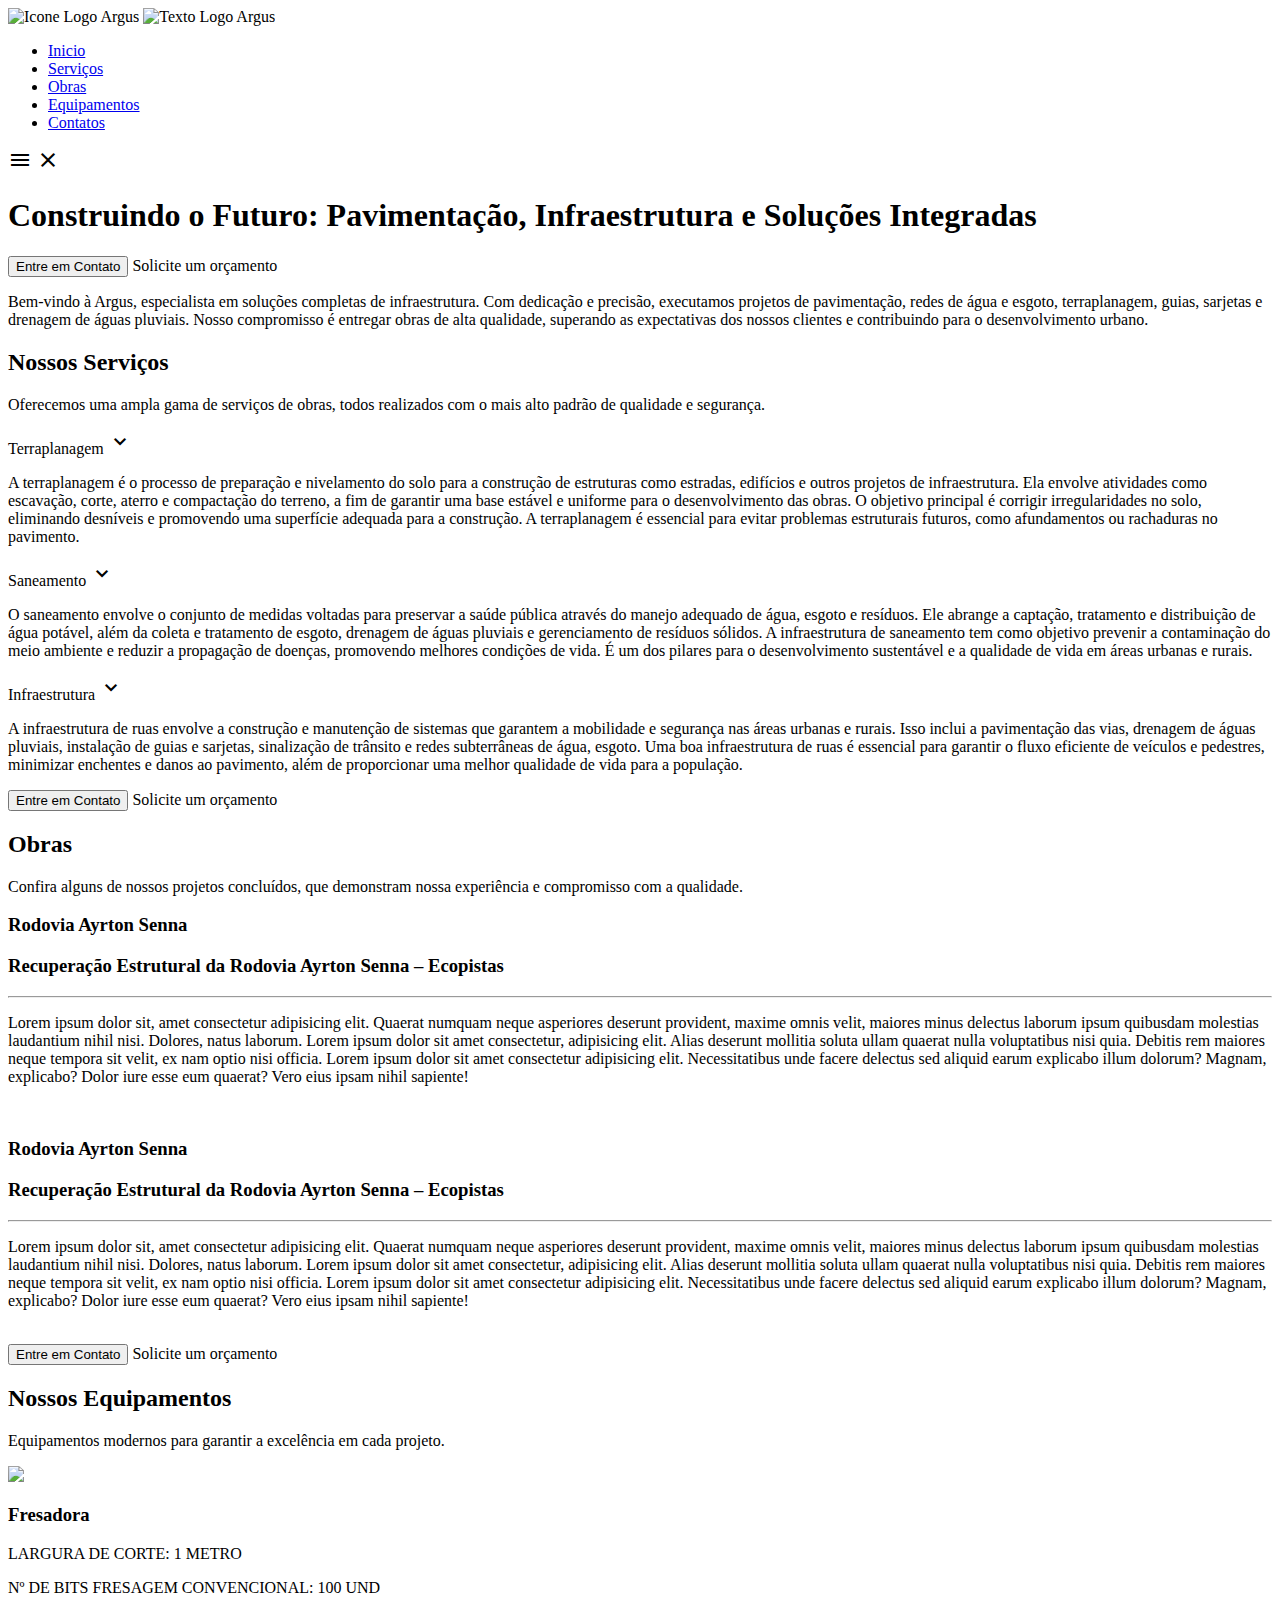
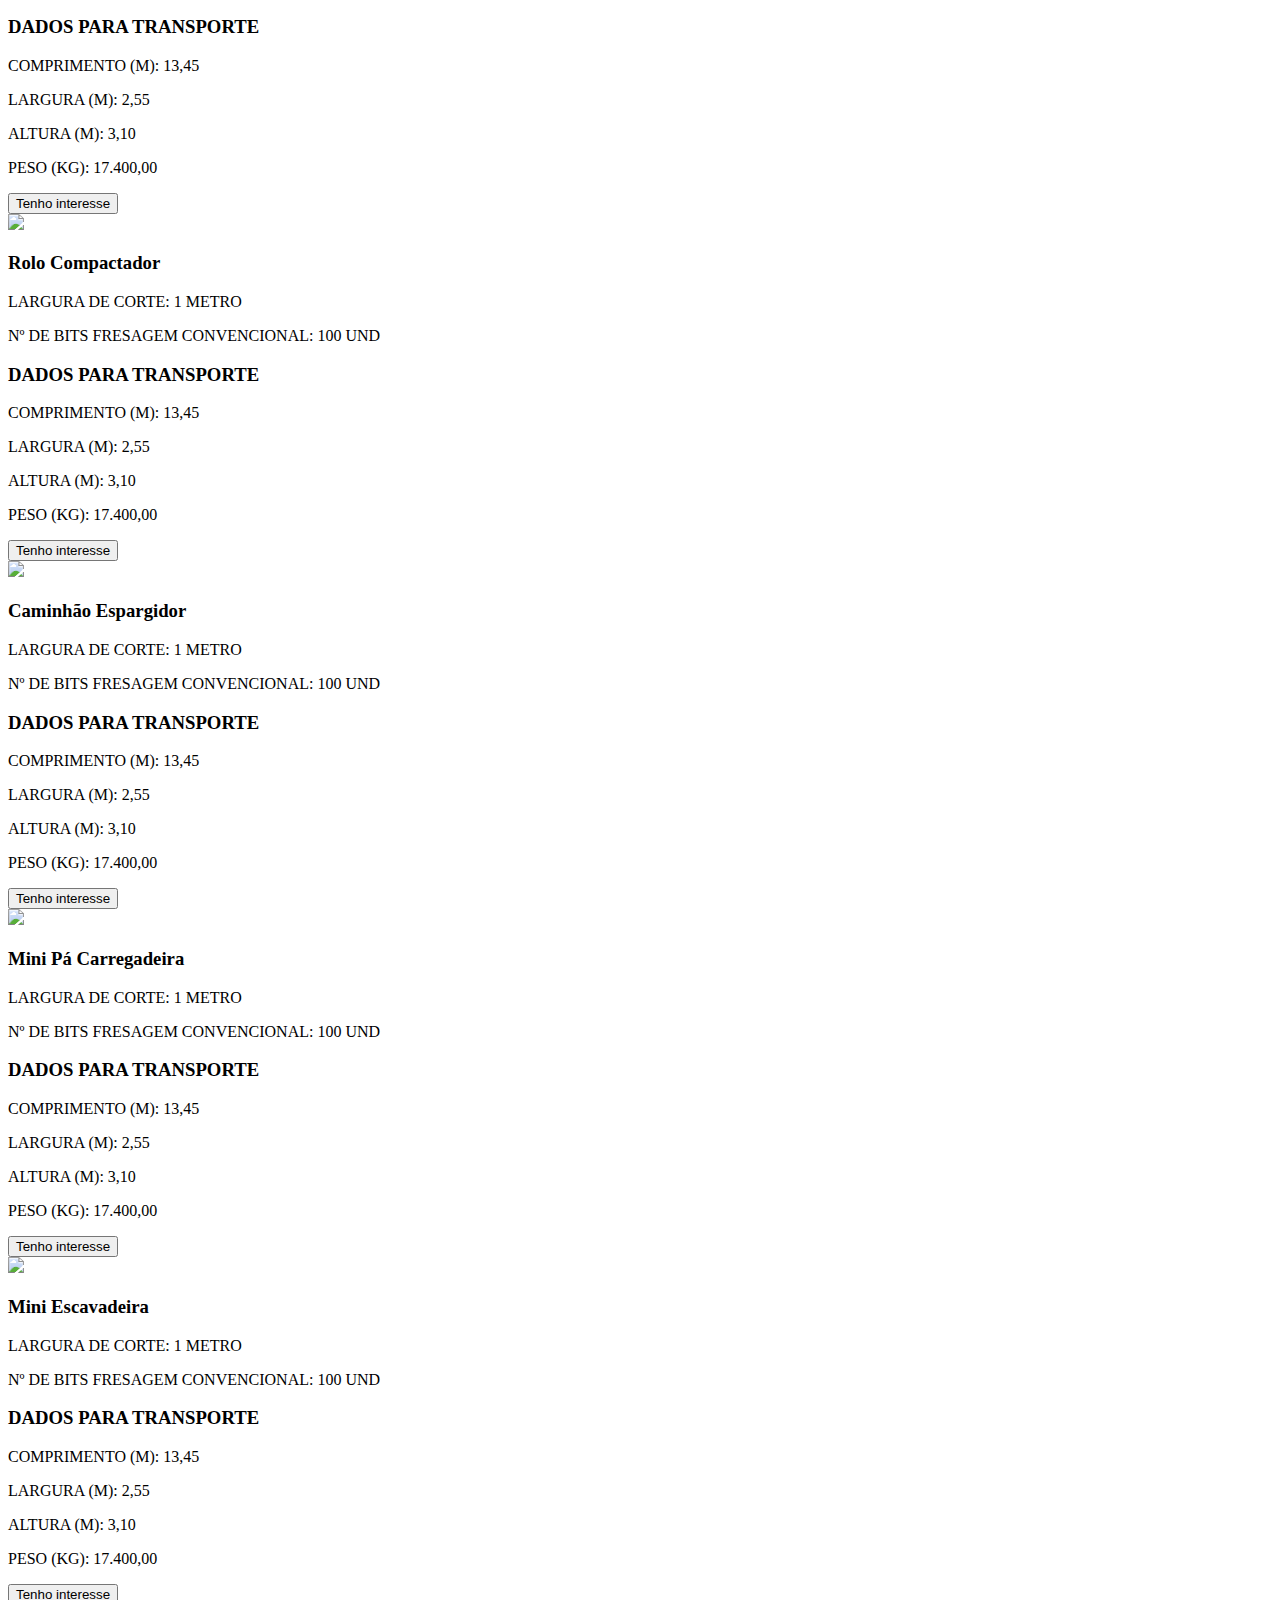
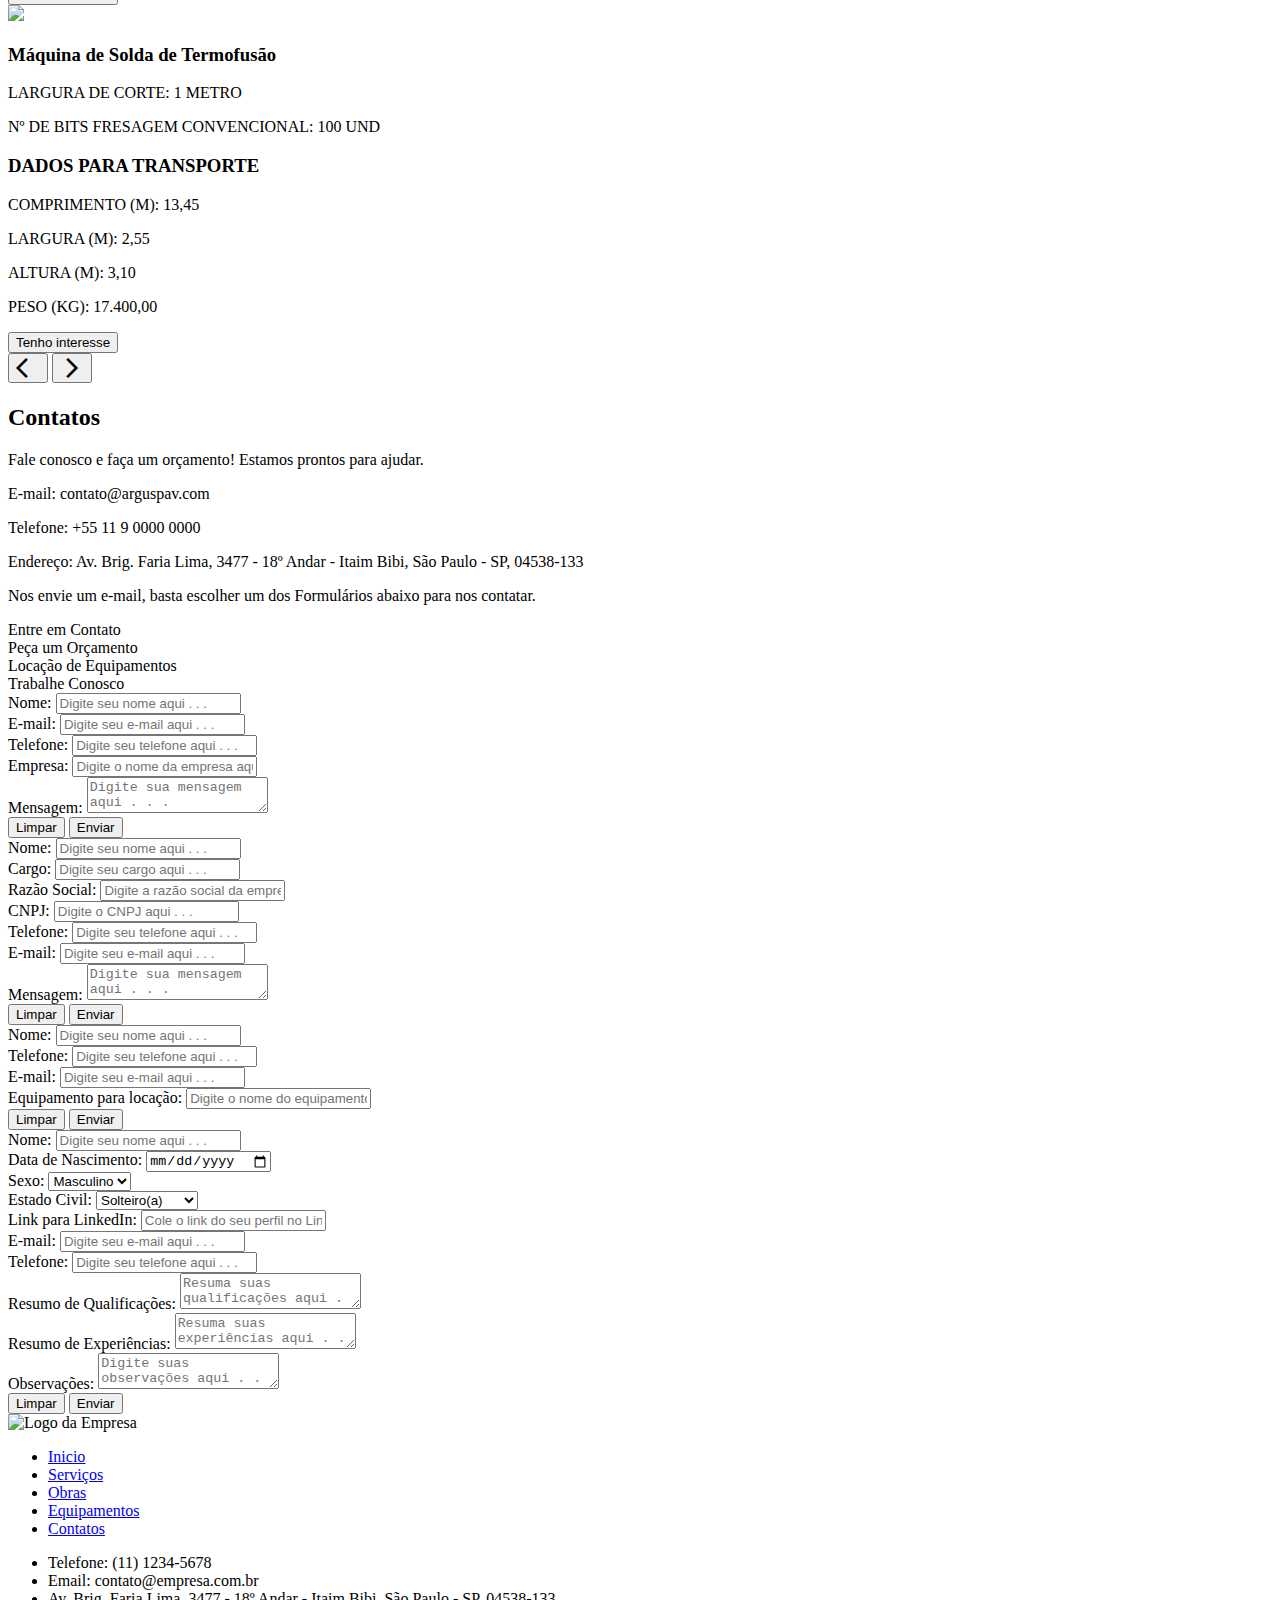
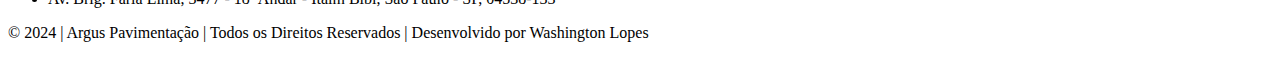
==== commit 7d1751b4: "CSS ajuste" ====
--- a/docs/index.html
+++ b/docs/index.html
@@ -10,14 +10,14 @@
     <meta name="keywords" content="infraestrutura, pavimentação, obras de saneamento, terraplanagem, drenagem, Argus">
     <meta property="og:title" content="Argus - Pavimentação e Soluções de Infraestrutura">
     <meta property="og:description" content="Descubra nossos serviços de pavimentação e infraestrutura.">
-    <meta property="og:image" content="/docs/branding/icone-verde-transparente.png">
+    <meta property="og:image" content="/branding/icone-verde-transparente.png">
     <meta property="og:url" content="https://www.seusite.com">
     <meta name="twitter:card" content="summary_large_image">
 
     <title>Argus</title>
 
-    <link rel="icon" href="/docs/branding/icone-verde-transparente.png" type="image/png" sizes="16x16">
-    <link rel="stylesheet" href="/docs/css/home.css">
+    <link rel="icon" href="/branding/icone-verde-transparente.png" type="image/png" sizes="16x16">
+    <link rel="stylesheet" href="/css/home.css">
 
     <link rel="stylesheet" href="https://fonts.googleapis.com/css2?family=Material+Symbols+Outlined:opsz,wght,FILL,GRAD@24,400,0,0" />
     <link rel="stylesheet" href="https://fonts.googleapis.com/css2?family=Material+Symbols+Outlined:opsz,wght,FILL,GRAD@20..48,100..700,0..1,-50..200" />
@@ -27,8 +27,8 @@
     <header>
         <div class="container-header">
             <div class="imgs-header">
-                <img src="/docs/branding/icone-verde-transparente.png" alt="Icone Logo Argus">
-                <img src="/docs/branding/texto-verde-transparente.png" alt="Texto Logo Argus">
+                <img src="/branding/icone-verde-transparente.png" alt="Icone Logo Argus">
+                <img src="/branding/texto-verde-transparente.png" alt="Texto Logo Argus">
             </div>
             <ul class="list-header">
                 <li><a href="#home" onclick="menuToggle()">Inicio</a></li>
@@ -93,9 +93,9 @@
             <hr>
             <p>Lorem ipsum dolor sit, amet consectetur adipisicing elit. Quaerat numquam neque asperiores deserunt provident, maxime omnis velit, maiores minus delectus laborum ipsum quibusdam molestias laudantium nihil nisi. Dolores, natus laborum. Lorem ipsum dolor sit amet consectetur, adipisicing elit. Alias deserunt mollitia soluta ullam quaerat nulla voluptatibus nisi quia. Debitis rem maiores neque tempora sit velit, ex nam optio nisi officia. Lorem ipsum dolor sit amet consectetur adipisicing elit. Necessitatibus unde facere delectus sed aliquid earum explicabo illum dolorum? Magnam, explicabo? Dolor iure esse eum quaerat? Vero eius ipsam nihil sapiente!</p>
             <div>
-                <img src="/docs/images/others/obras-recuperacao.jpg" alt="">
-                <img class="mobile" src="/docs/images/others/obras-recuperacao.jpg" alt="">
-                <img class="mobile" src="/docs/images/others/obras-recuperacao.jpg" alt="">
+                <img src="/images/others/obras-recuperacao.jpg" alt="">
+                <img class="mobile" src="/images/others/obras-recuperacao.jpg" alt="">
+                <img class="mobile" src="/images/others/obras-recuperacao.jpg" alt="">
             </div>
         </div>
         <div class="section-construction">
@@ -104,9 +104,9 @@
             <hr>
             <p>Lorem ipsum dolor sit, amet consectetur adipisicing elit. Quaerat numquam neque asperiores deserunt provident, maxime omnis velit, maiores minus delectus laborum ipsum quibusdam molestias laudantium nihil nisi. Dolores, natus laborum. Lorem ipsum dolor sit amet consectetur, adipisicing elit. Alias deserunt mollitia soluta ullam quaerat nulla voluptatibus nisi quia. Debitis rem maiores neque tempora sit velit, ex nam optio nisi officia. Lorem ipsum dolor sit amet consectetur adipisicing elit. Necessitatibus unde facere delectus sed aliquid earum explicabo illum dolorum? Magnam, explicabo? Dolor iure esse eum quaerat? Vero eius ipsam nihil sapiente!</p>
             <div>
-                <img src="/docs/images/others/obras-recuperacao.jpg" alt="">
-                <img class="mobile" src="/docs/images/others/obras-recuperacao.jpg" alt="">
-                <img class="mobile" src="/docs/images/others/obras-recuperacao.jpg" alt="">
+                <img src="/images/others/obras-recuperacao.jpg" alt="">
+                <img class="mobile" src="/images/others/obras-recuperacao.jpg" alt="">
+                <img class="mobile" src="/images/others/obras-recuperacao.jpg" alt="">
             </div>
         </div>
         <div class="btns-contact">
@@ -119,7 +119,7 @@
         <p>Equipamentos modernos para garantir a excelência em cada projeto.</p>
         <div class="carousel-inner">
             <div class="item">
-                <img src="/docs/images/equipaments/fresadora.png">
+                <img src="/images/equipaments/fresadora.png">
                 <div>
                     <h3>Fresadora</h3>
                     <p>LARGURA DE CORTE: 1 METRO</p>
@@ -133,7 +133,7 @@
                 <button onclick="locacao()">Tenho interesse</button>
             </div>
             <div class="item">
-                <img src="/docs/images/equipaments/rolo-compactador.png">
+                <img src="/images/equipaments/rolo-compactador.png">
                 <div>
                     <h3>Rolo Compactador</h3>
                     <p>LARGURA DE CORTE: 1 METRO</p>
@@ -147,7 +147,7 @@
                 <button onclick="locacao()">Tenho interesse</button>
             </div>
             <div class="item">
-                <img src="/docs/images/equipaments/caminhao-espargidor.png">
+                <img src="/images/equipaments/caminhao-espargidor.png">
                 <div>
                     <h3>Caminhão Espargidor</h3>
                     <p>LARGURA DE CORTE: 1 METRO</p>
@@ -161,7 +161,7 @@
                 <button onclick="locacao()">Tenho interesse</button>
             </div>
             <div class="item">
-                <img src="/docs/images/equipaments/minipa.png">
+                <img src="/images/equipaments/minipa.png">
                 <div>
                     <h3>Mini Pá Carregadeira</h3>
                     <p>LARGURA DE CORTE: 1 METRO</p>
@@ -175,7 +175,7 @@
                 <button onclick="locacao()">Tenho interesse</button>
             </div>
             <div class="item">
-                <img src="/docs/images/equipaments/mini-escavadeira.png">
+                <img src="/images/equipaments/mini-escavadeira.png">
                 <div>
                     <h3>Mini Escavadeira</h3>
                     <p>LARGURA DE CORTE: 1 METRO</p>
@@ -189,7 +189,7 @@
                 <button onclick="locacao()">Tenho interesse</button>
             </div>
             <div class="item">
-                <img src="/docs/images/equipaments/maquina-termofusao.png">
+                <img src="/images/equipaments/maquina-termofusao.png">
                 <div>
                     <h3>Máquina de Solda de Termofusão</h3>
                     <p>LARGURA DE CORTE: 1 METRO</p>
@@ -241,7 +241,7 @@
             <textarea id="mensagem_contato" name="$Mensagem" class="textarea-contato" placeholder="Digite sua mensagem aqui . . ." required></textarea><br>
             <input type="text" name="honeypot" style="display:none">
             <input type="hidden" name="replyTo" value="washingtonlopes574@gmail.com">
-            <input type="hidden" name="redirectTo" value="https://washingtonlopesss.github.io/ProjectArgusPav/docs/html/sendConfirmation.html">
+            <input type="hidden" name="redirectTo" value="https://washingtonlopesss.github.io/ProjectArgusPav/html/sendConfirmation.html">
             <div class="btns-form">
                 <button type="reset">Limpar</button>
                 <button type="submit" class="btn-contato"">Enviar</button>
@@ -251,7 +251,7 @@
         <form action="https://api.staticforms.xyz/submit" method="post" class="form-orcamento form-selection">
             <input type="hidden" name="accessKey" value="eab2eadb-5b26-4aff-8687-9ebe2bd9f3d5">
             <input type="hidden" name="replyTo" value="washingtonlopes574@gmail.com">
-            <input type="hidden" name="redirectTo" value="https://washingtonlopesss.github.io/ProjectArgusPav/docs/html/sendConfirmation.html">
+            <input type="hidden" name="redirectTo" value="https://washingtonlopesss.github.io/ProjectArgusPav/html/sendConfirmation.html">
             <input type="hidden" id="assunto_contato" name="subject" class="input-contato" required value="ORÇAMENTO VIA WEBSITE">
             <label for="nome_orcamento">Nome:</label>
             <input type="text" id="nome_orcamento" name="$Nome" class="input-orcamento" placeholder="Digite seu nome aqui . . ." required><br>
@@ -276,7 +276,7 @@
         <form action="https://api.staticforms.xyz/submit" method="post" class="form-locacao form-selection">
             <input type="hidden" name="accessKey" value="eab2eadb-5b26-4aff-8687-9ebe2bd9f3d5">
             <input type="hidden" name="replyTo" value="washingtonlopes574@gmail.com">
-            <input type="hidden" name="redirectTo" value="https://washingtonlopesss.github.io/ProjectArgusPav/docs/html/sendConfirmation.html">
+            <input type="hidden" name="redirectTo" value="https://washingtonlopesss.github.io/ProjectArgusPav/html/sendConfirmation.html">
             <input type="hidden" id="assunto_contato" name="subject" class="input-contato" required value="CONTATO LOCAÇÃO VIA WEBSITE">
             <label for="nome_locacao">Nome:</label>
             <input type="text" id="nome_locacao" name="$Nome" class="input-locacao" placeholder="Digite seu nome aqui . . ." required><br>
@@ -295,7 +295,7 @@
         <form action="https://api.staticforms.xyz/submit" method="post" class="form-trabalhe-conosco form-selection">
             <input type="hidden" name="accessKey" value="eab2eadb-5b26-4aff-8687-9ebe2bd9f3d5">
             <input type="hidden" name="replyTo" value="washingtonlopes574@gmail.com">
-            <input type="hidden" name="redirectTo" value="https://washingtonlopesss.github.io/ProjectArgusPav/docs/html/sendConfirmation.html">
+            <input type="hidden" name="redirectTo" value="https://washingtonlopesss.github.io/ProjectArgusPav/html/sendConfirmation.html">
             <input type="hidden" id="assunto_contato" name="subject" class="input-contato" required value="TRABALHE CONOSCO VIA WEBSITE">
             <label for="nome_trabalho">Nome:</label>
             <input type="text" id="nome_trabalho" name="$Nome" class="input-trabalho" placeholder="Digite seu nome aqui . . ." required><br>
@@ -342,7 +342,7 @@
     <footer>
         <div class="footer-container">
           <div class="footer-logo">
-            <img class="img-logo-footer" src="/docs/branding/completo-verde-transparente.png" alt="Logo da Empresa">
+            <img class="img-logo-footer" src="/branding/completo-verde-transparente.png" alt="Logo da Empresa">
           </div>
       
           <div class="footer-nav">
@@ -367,6 +367,6 @@
     <footer class="footer-rights">
         <p>© 2024 | Argus Pavimenta&ccedil;&atilde;o | Todos os Direitos Reservados | Desenvolvido por Washington Lopes</p>
     </footer>
-    <script src="/docs/scripts/script.js"></script>
+    <script src="/scripts/script.js"></script>
 </body>
 </html>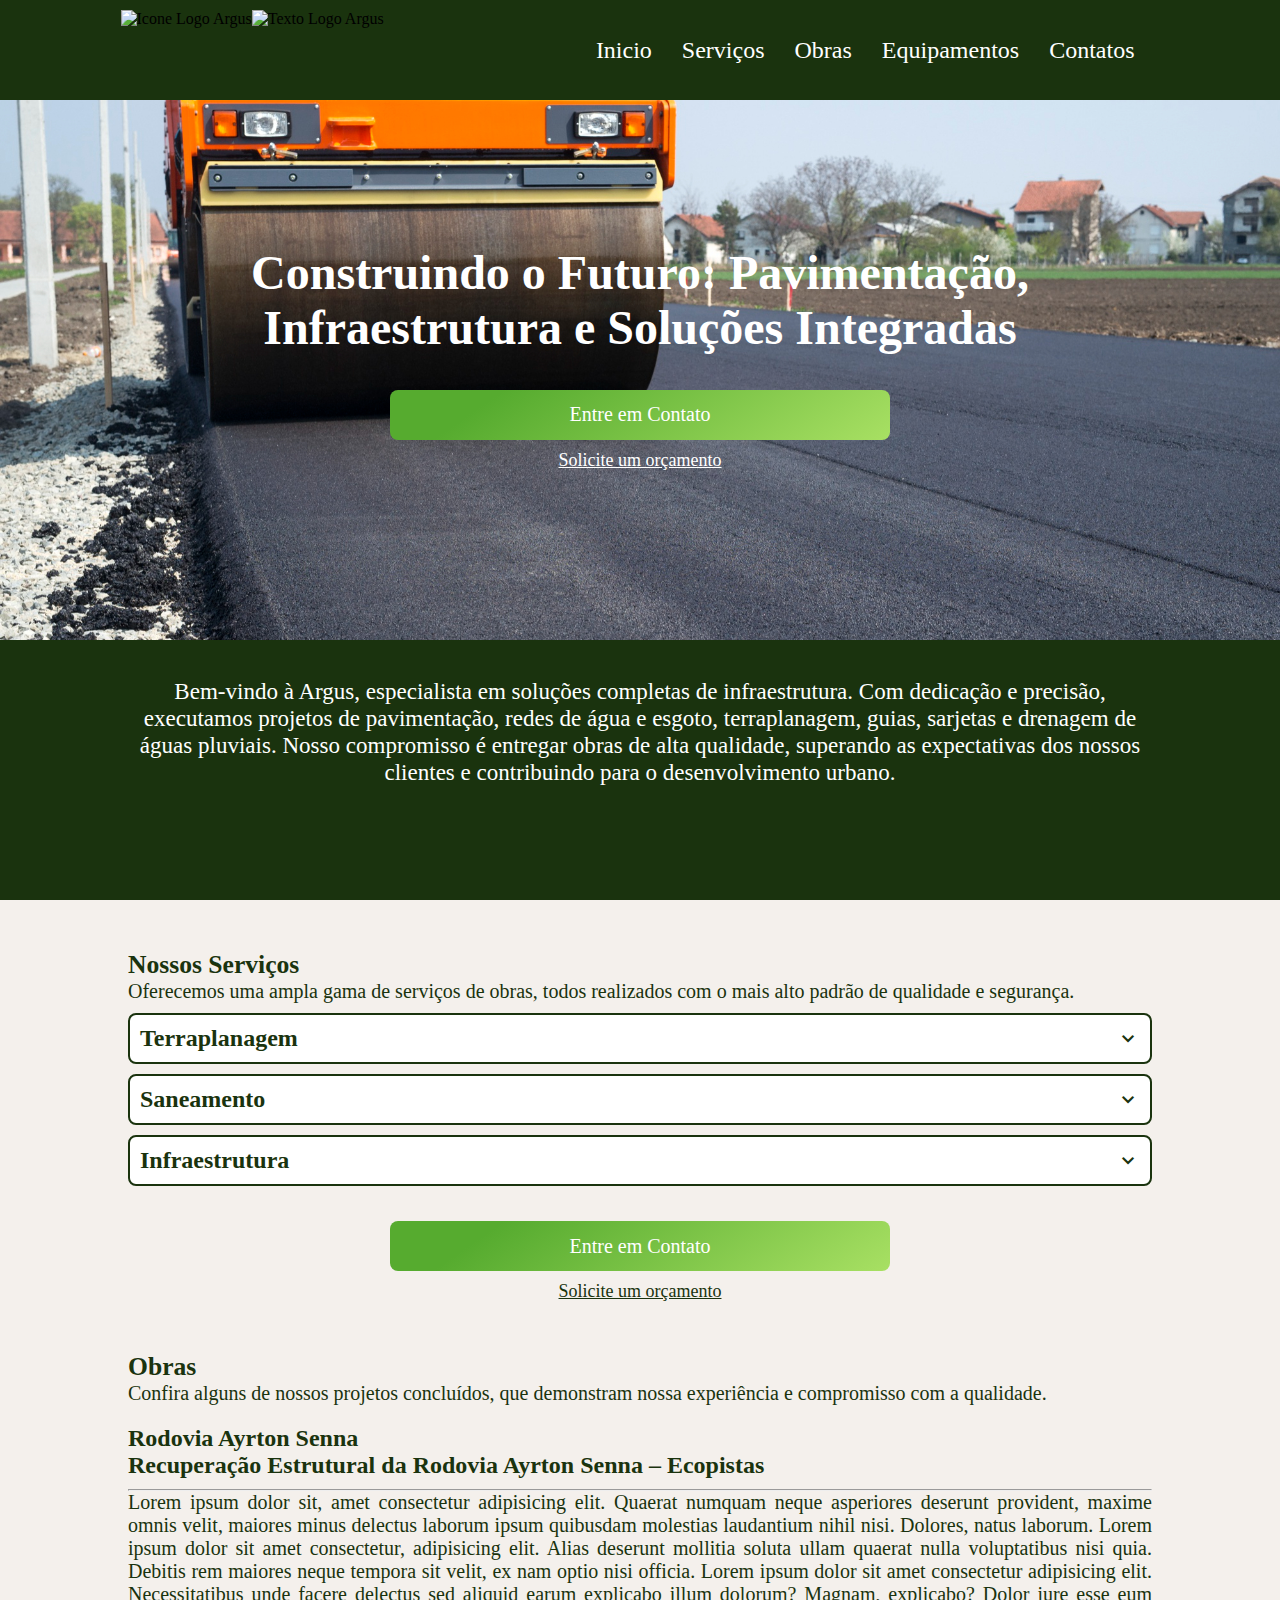
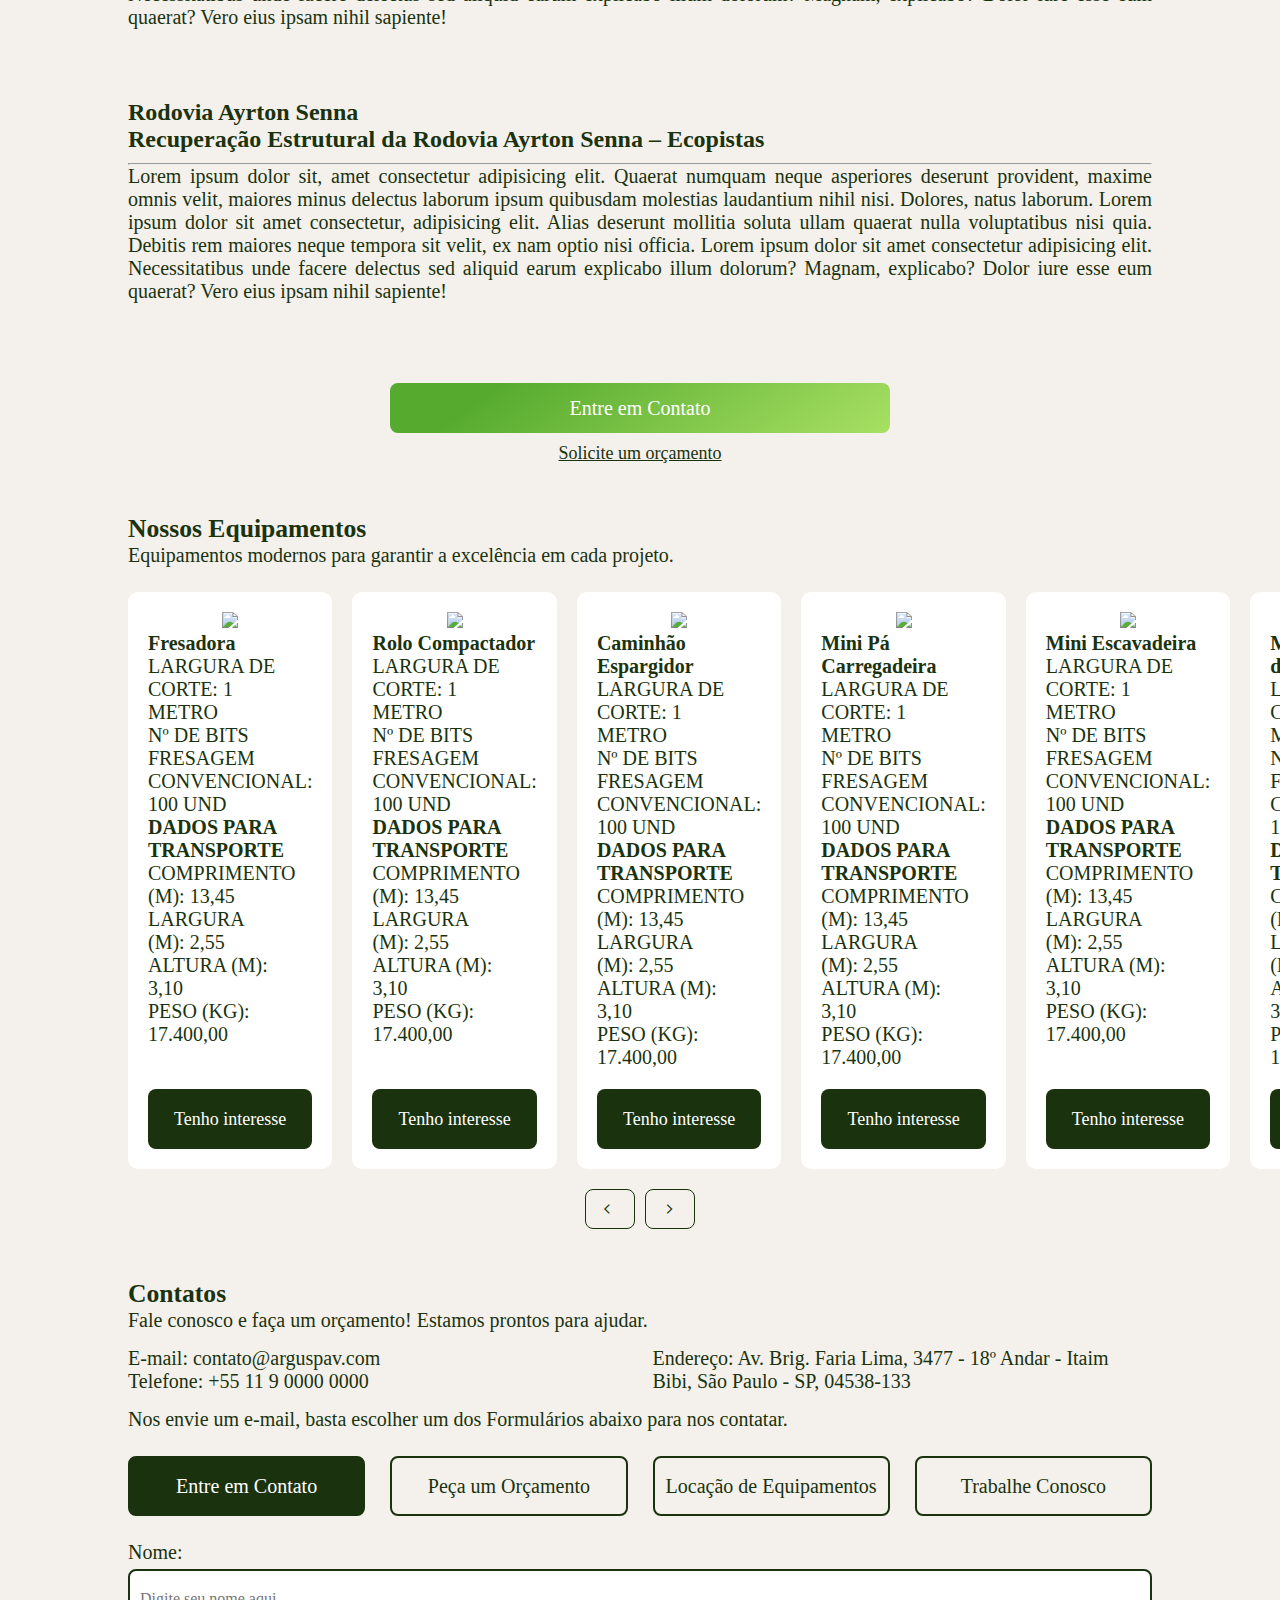
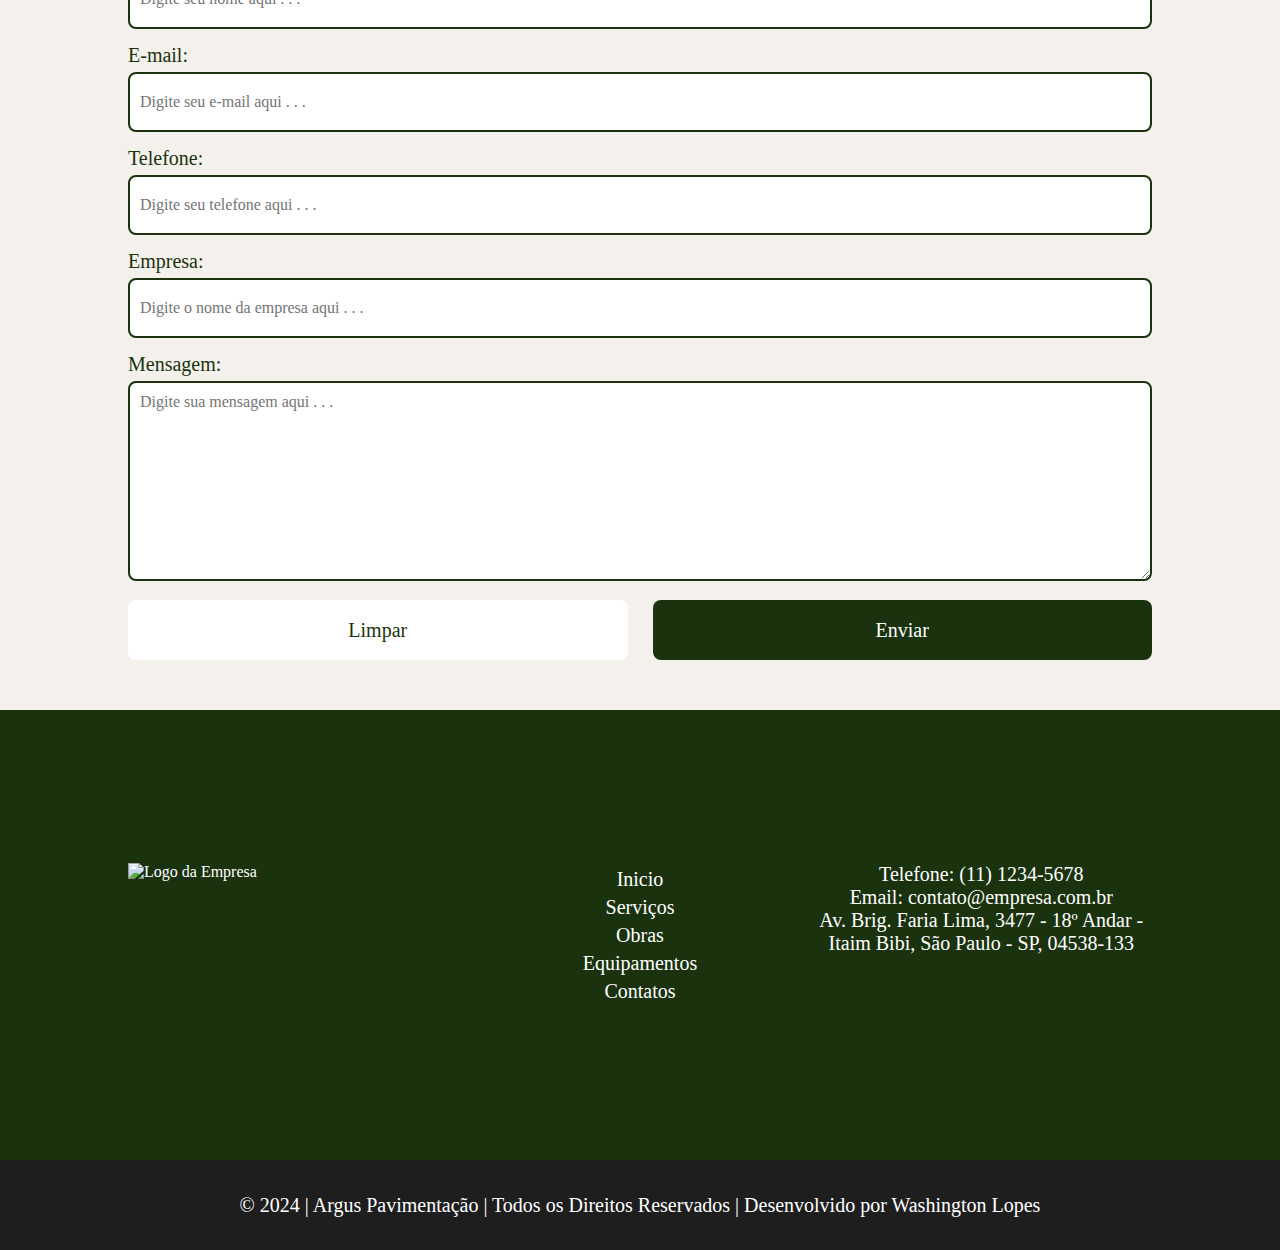
==== commit 57803fd1: "CSS ajuste" ====
--- a/docs/index.html
+++ b/docs/index.html
@@ -17,7 +17,7 @@
     <title>Argus</title>
 
     <link rel="icon" href="/branding/icone-verde-transparente.png" type="image/png" sizes="16x16">
-    <link rel="stylesheet" href="/css/home.css">
+    <link rel="stylesheet" href="./css/home.css">
 
     <link rel="stylesheet" href="https://fonts.googleapis.com/css2?family=Material+Symbols+Outlined:opsz,wght,FILL,GRAD@24,400,0,0" />
     <link rel="stylesheet" href="https://fonts.googleapis.com/css2?family=Material+Symbols+Outlined:opsz,wght,FILL,GRAD@20..48,100..700,0..1,-50..200" />
--- a/docs/css/home.css
+++ b/docs/css/home.css
@@ -0,0 +1,730 @@
+@font-face {
+    font-family: 'GandhiSans';
+    src: url('../Fonts/gandhi-sans/GandhiSans-Regular.otf') format('opentype'),
+         url('../Fonts/gandhi-sans/GandhiSans-Bold.otf') format('opentype'),
+         url('../Fonts/gandhi-sans/GandhiSans-Italic.otf') format('opentype'),
+         url('../Fonts/gandhi-sans/GandhiSans-BoldItalic.otf') format('opentype');
+}
+
+@font-face {
+    font-family: 'Nexa';
+    src: url('../Fonts/nexa/Nexa-ExtraLight.ttf') format('truetype')
+         url('../Fonts/nexa/Nexa-Heavy.ttf') format('truetype'); 
+}
+
+* {
+    box-sizing: border-box;
+    padding: 0;
+    margin: 0;
+    list-style: none;
+    text-decoration: none;
+}
+
+html {
+    scroll-behavior: smooth 3;
+}
+
+body {
+    background-color: #F4F0EC;
+}
+
+a {
+    color: #ffffff;
+    cursor: pointer;
+}
+
+header {
+    background-color: #1A330E;
+    display: flex;
+    align-items: center;
+    justify-content: center;
+    position: fixed;
+    z-index: 1000;
+    left: 0;
+    top: 0;
+    width: 100vw;
+}
+
+.container-header {
+    display: flex;
+    align-items: center;
+    justify-content: space-between;
+    width: 80%;
+    max-width: 1500px;
+    height: clamp(80px, 10vw, 100px);
+    margin-left: -15px;
+}
+
+.imgs-header {
+    display: flex;
+}
+
+.imgs-header img {
+    height: clamp(60px, 10vw, 80px);
+}
+
+.list-header {
+    gap: clamp(5px, 2vw, 10px);
+    display: flex;
+}
+
+.list-header li {
+    font-size: clamp(18px, 2vw, 24px);
+    font-family: GandhiSans;
+    color: #ffffff;
+}
+
+.list-header li a {
+    padding: clamp(5px, 1vw, 10px);
+}
+
+.list-header li a:hover {
+    color: #A8E063;
+}
+
+#home {
+    padding-top: clamp(80px, 10vw, 100px);
+    background-color: #1A330E;
+    height: 100%;
+    min-height: 100vh;
+}
+
+.img-home {
+    background-image: url(/docs/images/others/rolo-compactador-estrada.jpg);
+    width: 100%;
+    height: 100%;
+    min-height: 60vh;
+    background-size: cover;
+    background-position: top;
+    background-repeat: no-repeat;
+    display: flex;
+    flex-direction: column;
+    justify-content: center;
+    align-items: center;
+}
+
+.img-home h1 {
+    font-family: Nexa;
+    color: #ffffff;
+    font-size: 48px;
+    font-size: clamp(30px, 10vw, 48px);
+    width: 80%;
+    max-width: 1500px;
+    text-align: center;
+}
+
+.btns-contact {
+    margin: 25px auto;
+    text-align: center;
+    width: 80%;
+    max-width: 500px;
+    min-width: 300px;
+}
+
+@keyframes pulo {
+    0%, 20%, 50%, 80%, 100% {
+        transform: translateY(0);
+    }
+    40% {
+        transform: translateY(-5px);
+    }
+    60% {
+        transform: translateY(-2px);
+    }
+}
+
+.btn-contact {
+    animation: pulo 2s infinite;
+    width: 100%;
+    height: clamp(50px, 2vw, 60px);
+    margin: 10px 0;
+    font-family: GandhiSans;
+    color: #ffffff;
+    font-size: 20px;
+    border: none;
+    border-radius: 8px;
+    text-align: center;
+    background: #A8E063;
+    background: linear-gradient(325deg, rgba(168,224,99,1) 0%, rgba(86,171,47,1) 80%);
+}
+
+.btn-contact:hover {
+    transform: translateY(-5px);
+    box-shadow: 0 4px 20px rgba(201, 255, 131, 0.705);
+}
+
+.link-form-budget {
+    display: block;
+    text-decoration: underline;
+    font-family: GandhiSans;
+    color: #ffffff;
+    font-size: 18px;
+}
+
+.link-form-budget:hover {
+    transform: translateY(2px);
+}
+
+.dark {
+    color: #1A330E;
+}
+
+.container-home p {
+    font-family: Nexa;
+    font-weight: ExtraLigth;
+    color: #ffffff;
+    font-size: clamp(18px, 1.8vw, 32px);;
+    width: 80%;
+    max-width: 1500px;
+    text-align: center;
+    padding: clamp(20px, 3vw, 50px) 0;
+    margin: 0 auto;
+    z-index: 1000;
+}
+
+#equipment {
+    scroll-margin-top: 120px;
+}
+
+#services {
+    width: 80%;
+    max-width: 1500px;
+    margin: 50px auto;
+    scroll-margin-top: 120px;
+}
+
+#services h2, .carousel h2 {
+    font-family: GandhiSans;
+    color: #1A330E;
+    font-size: clamp(24px, 2vw, 32px);
+    font-weight: bold;
+}
+
+#services p, .carousel p {
+    font-family: GandhiSans;
+    color: #1A330E;
+    font-size: clamp(16px, 2vw, 20px);
+}
+
+.services-acordion {
+    width: 100%;
+}
+
+.accordion {
+    background-color: #FFFFFF;
+    border: 2px solid #1A330E;
+    border-radius: 8px;
+    margin: 10px 0;
+    padding: 10px;
+    cursor: pointer;
+}
+
+.accordion-head {
+    border: none;
+    background-color: transparent;
+    font-family: GandhiSans;
+    color: #1A330E;
+    font-size: clamp(20px, 2vw, 24px);
+    font-weight: bold;
+    display: flex;
+    align-items: center;
+    justify-content: space-between;
+}
+
+.accordion-body {
+    text-align: justify;
+    display: none;
+    font-size: clamp(18px, 2vw, 24px);
+}
+
+.body-active {
+    display: block;
+    transition: 1s linear;
+}
+
+.icon-arrow-active {
+    transform: rotate(180deg);
+}
+
+.carousel {
+    width: 100%;
+}
+
+.carousel h2, .carousel p {
+    width: 80%;
+    max-width: 1500px;
+    margin: 0 auto;
+}
+
+.carousel-inner {
+    display: flex;
+    margin: clamp(15px, 2vw, 25px) auto 0 auto;
+    transition: transform 0.5s ease;
+    width: 80%;
+    max-width: 1500px;
+    gap: 20px;
+}
+
+.item {
+    position: relative;
+    padding: 20px;
+    width: 100%;
+    border-radius: 10px;
+    background-color: white;
+    text-align: center;
+}
+
+.item:hover {
+    transform: translateY(-5px);
+    box-shadow: 0 4px 20px rgba(0, 0, 0, 0.2);
+}
+
+.item div {
+    width: 100%;
+    text-align: left;
+    font-family: GandhiSans;
+    color: #1A330E;
+    font-size: 18px;
+
+}
+
+.item div h3, .item div p {
+    margin: 0;
+    font-size: clamp(16px, 2vw, 20px);
+}
+
+.item div {
+    margin-bottom: clamp(70px, 10vw, 80px);;
+}
+
+.item button {
+    width: calc(100% - 40px);
+    height: clamp(50px, 10vw, 60px);
+    position: absolute;
+    bottom: 20px;
+    left: 20px;
+    border: none;
+    border-radius: 8px;
+    background-color: #1A330E;
+    font-family: GandhiSans;
+    color: #ffffff;
+    font-size: 18px;
+}
+
+.item button:hover {
+    background-color: #FFFFFF;
+    color: #1A330E;
+    border: 2px solid #1A330E;
+} 
+
+.item img {
+    width: 100%;
+}
+
+.btns {
+    margin: 20px auto;
+    display: flex;
+    justify-content: center;
+    gap: 10px;
+}
+
+.btn {
+    width: 50px;
+    height: 40px;
+    border-radius: 8px;
+    border: none;
+    background-color: transparent;
+    color: #1A330E;
+    border: 1px solid #1A330E;
+    font-weight: bold;
+    text-align: center;
+    align-items: center;
+    font-size: 12px !important;
+}
+
+.button-disabled {
+    opacity: 0.4;
+}
+
+.btn:hover {
+    background-color: #1A330E;
+    color: #FFFFFF;
+}
+
+#contacts {
+    width: 80%;
+    max-width: 1500px;
+    margin: 50px auto;
+    scroll-margin-top: 100px;
+}
+
+#contacts h2 {
+    font-family: GandhiSans;
+    color: #1A330E;
+    font-size: clamp(24px, 2vw, 32px);
+    font-weight: bold;
+}
+
+#contacts p {
+    font-family: GandhiSans;
+    color: #1A330E;
+    font-size: clamp(16px, 2vw, 20px);
+}
+
+.contacts {
+    gap: 25px;
+    margin: clamp(10px, 2vw, 15px) 0;
+    display: flex;
+    width: 100%;
+}
+
+.contact-item {
+    width: 50%;
+}
+
+.options-form {
+    margin: 25px 0;
+    width: 100%;
+    display: flex;
+    gap: 25px;
+}
+
+.options-form div {
+    width: 100%;
+    height: 60px;
+    border-radius: 8px;
+    background-color: transparent;
+    color: #1A330E;
+    font-family: GandhiSans;
+    color: #1A330E;
+    font-size: 20px;
+    border: 2px solid #1A330E;
+    display: flex;
+    justify-content: center;
+    align-items: center;
+}
+
+.options-form div:hover {
+    background-color: #1A330E;
+    color: #FFFFFF;
+    transform: translateY(-5px);
+    box-shadow: 0 4px 20px rgba(0, 0, 0, 0.2);
+}
+
+.opt-selection {
+    background-color: #1A330E !important;
+    color: #FFFFFF !important;
+}
+
+.form-contato, label {
+    display: block;
+    margin: 0;
+    padding: 0;
+    
+}
+
+label {
+    font-family: GandhiSans;
+    color: #1A330E;
+    font-size: clamp(16px, 2vw, 20px);
+    margin: 15px 0 5px 0; 
+}
+
+input, textarea {
+    width: 100%;
+    height: 60px;
+    border-radius: 8px;
+    border: 2px solid #1A330E;
+    outline: none;
+    padding: 10px;
+    font-family: GandhiSans;
+    color: #1A330E;
+    font-size: 16px;
+}
+
+textarea {
+    height: 200px;
+}
+
+.btns-form {
+    display: flex;
+    width: 100%;
+    gap: 25px;
+    margin: 15px 0;
+}
+
+.btns-form button {
+    width: 100%;
+    height: 60px;
+    background-color: #FFFFFF;
+    border: none;
+    font-family: GandhiSans;
+    color: #1A330E;
+    font-size: 20px;
+    border-radius: 8px;
+}
+
+.btn-contato {
+    background-color: #1A330E !important;
+    color: #FFFFFF !important;
+}
+
+.labels-select {
+    display: flex;
+    gap: 15px;
+    width: 100%;
+}
+
+.labels-select div {
+    width: 100%;
+}
+
+.labels-select div select {
+    width: 100%;
+    height: 60px;
+    outline: none;
+    padding: 10px;
+    font-family: GandhiSans;
+    color: #1A330E;
+    font-size: 16px;
+    border-radius: 8px;
+    border: 2px solid;
+}
+
+.form-selection {
+    display: none;
+}
+
+footer {
+    background-color: #1A330E;
+    color: #FFFFFF;
+    width: 100%;
+    height: 50vh;
+    display: flex;
+    justify-content: center;
+    align-items: center;
+}
+
+.img-logo-footer {
+    width: 100%;
+}
+
+.footer-container {
+    display: flex;
+    width: 80%;
+    max-width: 1500px;
+    margin: 50px auto;
+    padding: 0 ;
+}
+
+.footer-container div {
+    width: 100%;
+}
+
+.footer-nav ul li { 
+    margin: 5px;
+}
+
+.footer-nav {
+    padding: 0;
+}
+
+.footer-contact ul li, .footer-nav ul li {
+    text-align: center;
+    font-family: GandhiSans;
+    font-size: 20px;
+}
+
+.footer-contact ul li {
+    font-size: clamp(16px, 2vw, 20px);
+}
+
+.footer-nav li a:hover {
+    color: #A8E063;
+}
+
+.footer-rights {
+    background-color: #1E1E1E;
+    width: 100%;
+    height: 10vh;
+}
+
+.footer-rights p {
+    width: 80%;
+    max-width: 1500px;
+    font-family: GandhiSans;
+    color: #FFFFFF;
+    font-size: clamp(16px, 2vw, 20px);
+    margin: 0 auto;
+    text-align: center;
+}
+
+#construction {
+    width: 80%;
+    max-width: 1500px;
+    margin: 50px auto 50px auto; 
+    scroll-margin-top: 120px;
+}
+
+#construction h2 {
+    margin-top: 50px;
+    font-family: GandhiSans;
+    color: #1A330E;
+    font-size: clamp(24px, 2vw, 32px);
+    font-weight: bold;
+}
+
+#construction h3 {
+    font-family: GandhiSans;
+    color: #1A330E;
+    font-size: clamp(20px, 2vw, 24px);
+    font-weight: bold;
+}
+
+#construction p {
+    font-family: GandhiSans;
+    color: #1A330E;
+    font-size: clamp(16px, 2vw, 20px);
+}
+
+.section-construction {
+    margin: 20px 0 50px 0;
+}
+
+.section-construction hr {
+    margin-top: 10px;
+}
+
+.section-construction p {
+    margin-bottom: 20px;
+    text-align: justify;
+}
+
+.section-construction div {
+    display: flex;
+    justify-content: space-between;
+}
+
+.section-construction div img {
+    width: 30%;
+}
+
+.icon-menu, .icon-close {
+    display: none !important;
+    color: #ffffff;
+    font-size: 40px !important;
+}
+
+@media (max-width: 850px) { 
+    .icon-close-active {
+        display: block !important;
+    }
+
+    .icon-menu-active {
+        display: block !important;
+    }
+
+    .list-header {
+        display: none;
+    }
+
+    .mobile-list {
+        display: flex;
+        position: fixed;
+        width: 100%;
+        height: 100%;
+        top: 0;
+        left: 0;
+        z-index: -10;
+        background-color: #1A330E;
+        justify-content: center;
+        align-items: center;
+        flex-direction: column;
+    }
+
+    .mobile-list li a {
+        font-size: 25px;
+        margin: 3px;
+        padding: 5px;
+    }
+
+    .options-form {
+        margin: 10px 0;
+        gap: 0px;
+    }
+
+    .options-form div {
+        margin: 5px 0;
+        height: clamp(50px, 2vw, 60px);
+    }
+
+    input {
+        height: 50px;
+    }
+
+    label {
+        margin: 10px 0 2px 0; 
+    }
+
+    .btns-form buttom {
+        height: 50px;
+    }
+}
+
+@media (max-width: 700px) {
+    .options-form {
+        display: block;
+    }
+
+    .options-form div {
+        margin-top: 10px;
+    }
+
+    .btns-form {
+        display: block;
+    }
+
+    .btns-form button {
+        margin-top: 10px;
+    }
+
+    footer {
+        height: 100%;
+    }
+
+    .footer-container {
+        display: block;
+    }
+
+    .footer-nav {
+        margin: 25px 0;
+    }
+
+    .footer-rights {
+        height: 100px;
+    }
+
+    .contacts {
+        display: block;
+    }
+
+    .contact-item {
+        margin-top: 10px;
+        width: 100%;
+    }
+
+    .mobile {
+        display: none;
+    }
+
+    .section-construction div img {
+        width: 100%;
+    }
+}
+
+@media (max-width: 500px) {
+    .container-header, .img-home h1, .container-home p, #services, .carousel h2, .carousel p, .carousel-inner, #contacts, .footer-container, .footer-rights p, #construction {
+        width: 85%;
+    }
+    
+}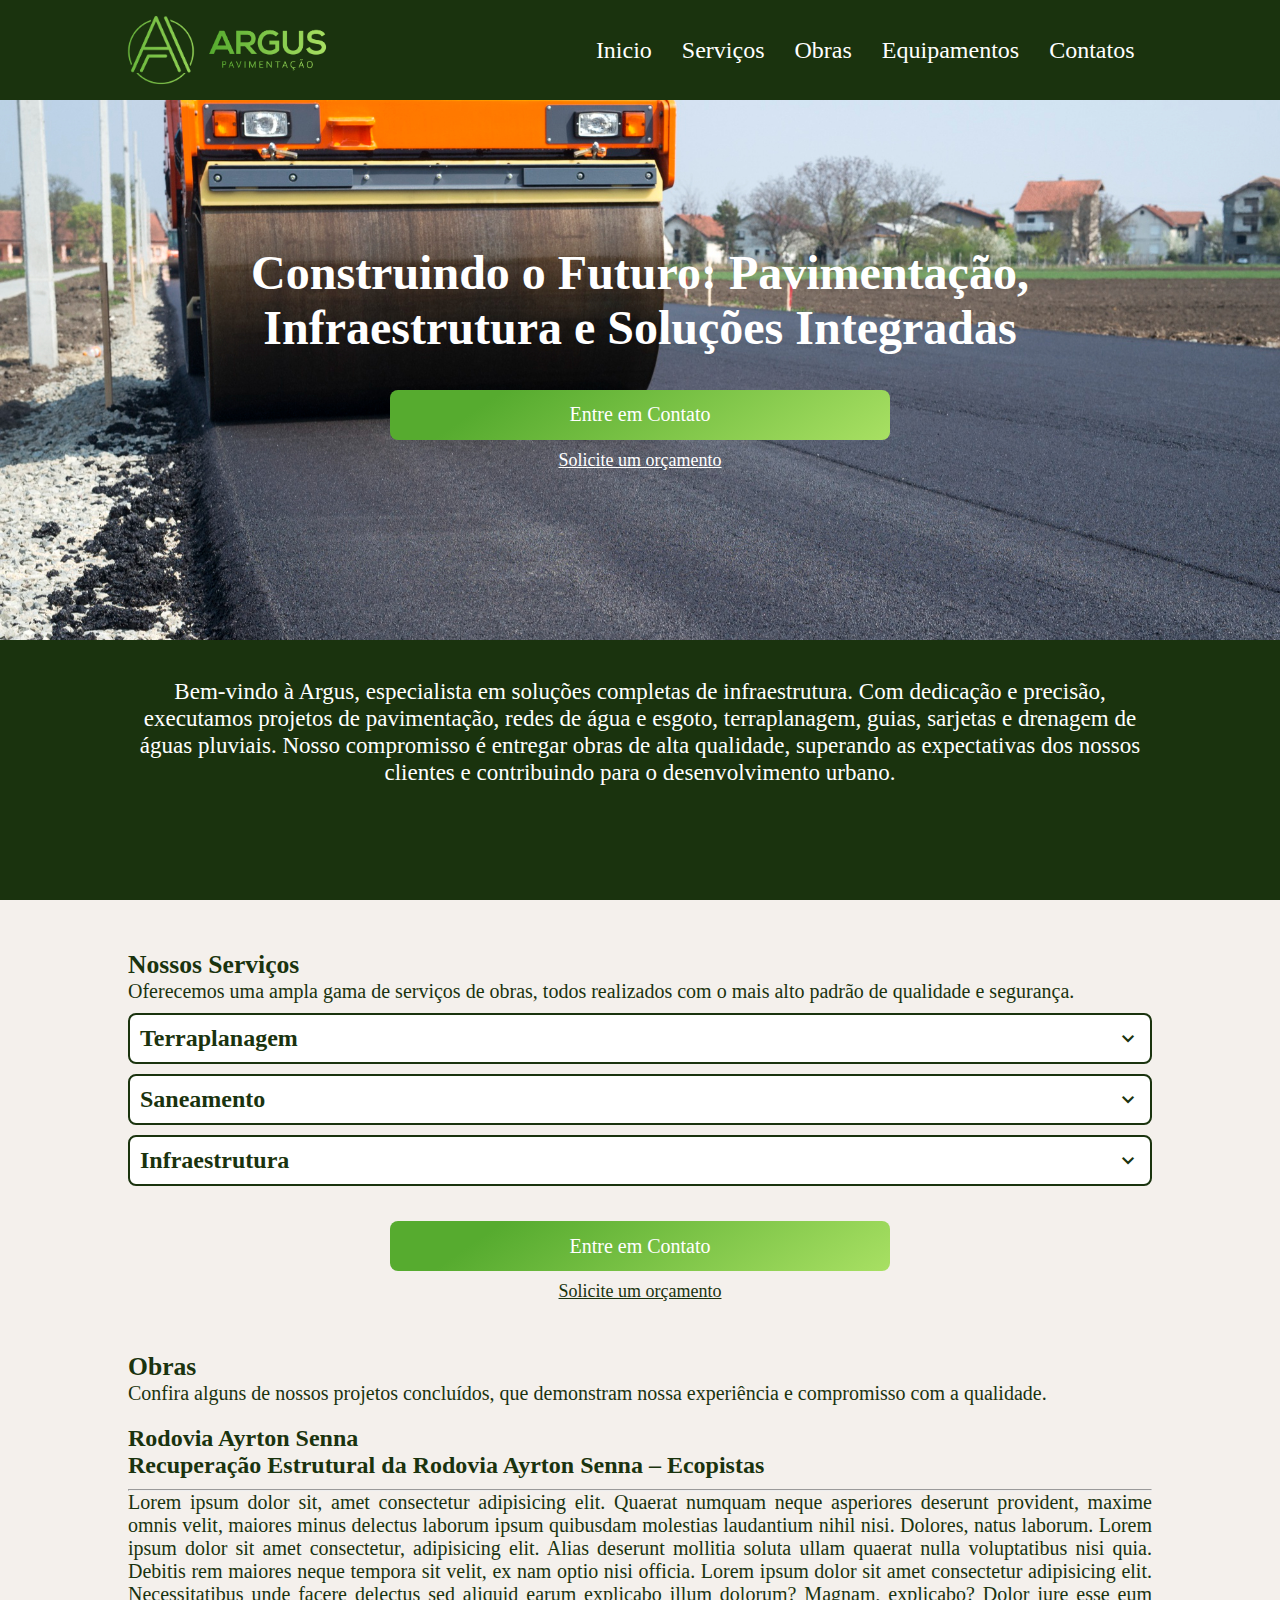
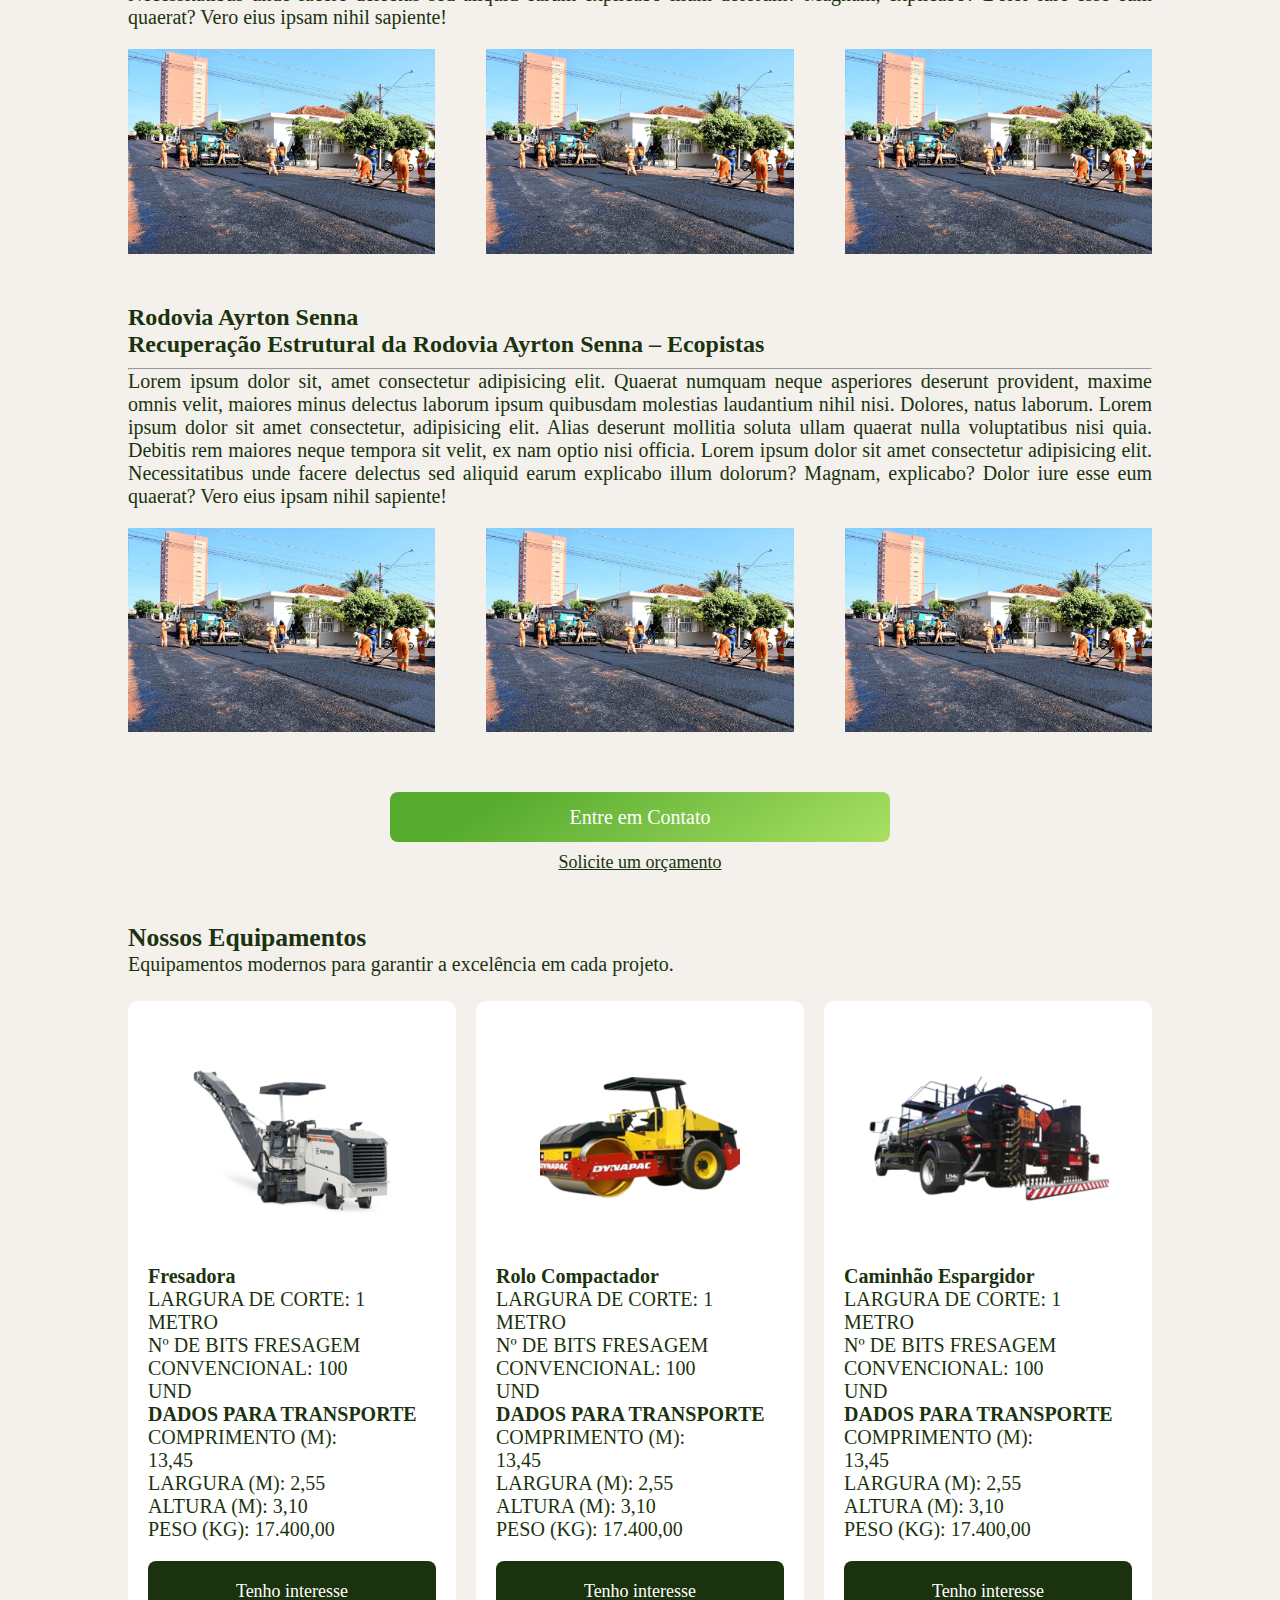
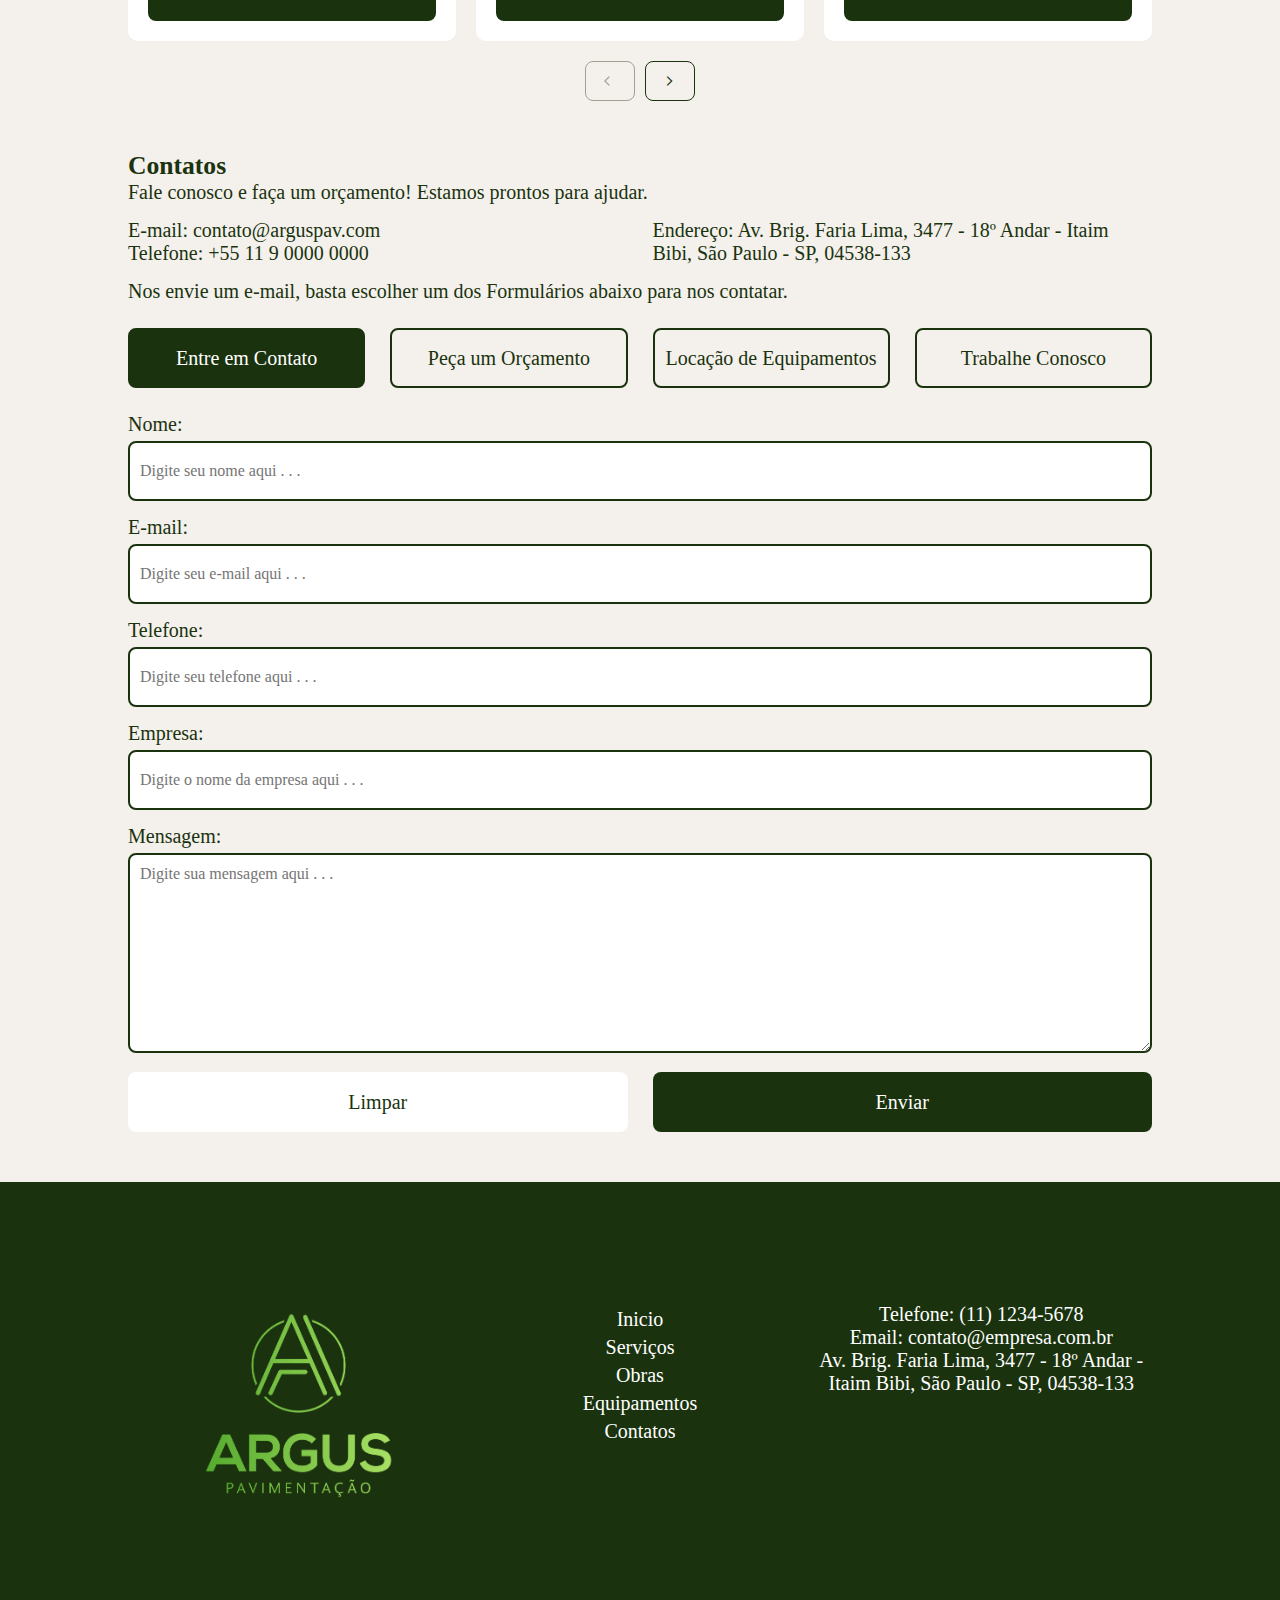
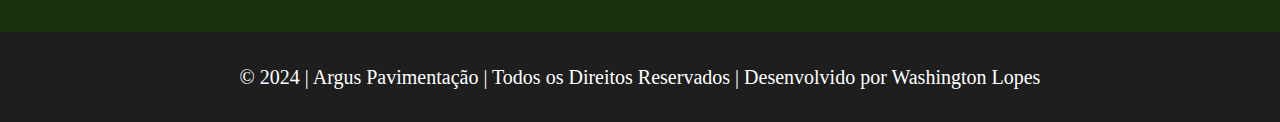
==== commit db5b1735: "CSS ajuste" ====
--- a/docs/index.html
+++ b/docs/index.html
@@ -10,13 +10,13 @@
     <meta name="keywords" content="infraestrutura, pavimentação, obras de saneamento, terraplanagem, drenagem, Argus">
     <meta property="og:title" content="Argus - Pavimentação e Soluções de Infraestrutura">
     <meta property="og:description" content="Descubra nossos serviços de pavimentação e infraestrutura.">
-    <meta property="og:image" content="/branding/icone-verde-transparente.png">
+    <meta property="og:image" content="./branding/icone-verde-transparente.png">
     <meta property="og:url" content="https://www.seusite.com">
     <meta name="twitter:card" content="summary_large_image">
 
     <title>Argus</title>
 
-    <link rel="icon" href="/branding/icone-verde-transparente.png" type="image/png" sizes="16x16">
+    <link rel="icon" href="./branding/icone-verde-transparente.png" type="image/png" sizes="16x16">
     <link rel="stylesheet" href="./css/home.css">
 
     <link rel="stylesheet" href="https://fonts.googleapis.com/css2?family=Material+Symbols+Outlined:opsz,wght,FILL,GRAD@24,400,0,0" />
@@ -27,8 +27,8 @@
     <header>
         <div class="container-header">
             <div class="imgs-header">
-                <img src="/branding/icone-verde-transparente.png" alt="Icone Logo Argus">
-                <img src="/branding/texto-verde-transparente.png" alt="Texto Logo Argus">
+                <img src="./branding/icone-verde-transparente.png" alt="Icone Logo Argus">
+                <img src="./branding/texto-verde-transparente.png" alt="Texto Logo Argus">
             </div>
             <ul class="list-header">
                 <li><a href="#home" onclick="menuToggle()">Inicio</a></li>
@@ -93,9 +93,9 @@
             <hr>
             <p>Lorem ipsum dolor sit, amet consectetur adipisicing elit. Quaerat numquam neque asperiores deserunt provident, maxime omnis velit, maiores minus delectus laborum ipsum quibusdam molestias laudantium nihil nisi. Dolores, natus laborum. Lorem ipsum dolor sit amet consectetur, adipisicing elit. Alias deserunt mollitia soluta ullam quaerat nulla voluptatibus nisi quia. Debitis rem maiores neque tempora sit velit, ex nam optio nisi officia. Lorem ipsum dolor sit amet consectetur adipisicing elit. Necessitatibus unde facere delectus sed aliquid earum explicabo illum dolorum? Magnam, explicabo? Dolor iure esse eum quaerat? Vero eius ipsam nihil sapiente!</p>
             <div>
-                <img src="/images/others/obras-recuperacao.jpg" alt="">
-                <img class="mobile" src="/images/others/obras-recuperacao.jpg" alt="">
-                <img class="mobile" src="/images/others/obras-recuperacao.jpg" alt="">
+                <img src="./images/others/obras-recuperacao.jpg" alt="">
+                <img class="mobile" src="./images/others/obras-recuperacao.jpg" alt="">
+                <img class="mobile" src="./images/others/obras-recuperacao.jpg" alt="">
             </div>
         </div>
         <div class="section-construction">
@@ -104,9 +104,9 @@
             <hr>
             <p>Lorem ipsum dolor sit, amet consectetur adipisicing elit. Quaerat numquam neque asperiores deserunt provident, maxime omnis velit, maiores minus delectus laborum ipsum quibusdam molestias laudantium nihil nisi. Dolores, natus laborum. Lorem ipsum dolor sit amet consectetur, adipisicing elit. Alias deserunt mollitia soluta ullam quaerat nulla voluptatibus nisi quia. Debitis rem maiores neque tempora sit velit, ex nam optio nisi officia. Lorem ipsum dolor sit amet consectetur adipisicing elit. Necessitatibus unde facere delectus sed aliquid earum explicabo illum dolorum? Magnam, explicabo? Dolor iure esse eum quaerat? Vero eius ipsam nihil sapiente!</p>
             <div>
-                <img src="/images/others/obras-recuperacao.jpg" alt="">
-                <img class="mobile" src="/images/others/obras-recuperacao.jpg" alt="">
-                <img class="mobile" src="/images/others/obras-recuperacao.jpg" alt="">
+                <img src="./images/others/obras-recuperacao.jpg" alt="">
+                <img class="mobile" src="./images/others/obras-recuperacao.jpg" alt="">
+                <img class="mobile" src="./images/others/obras-recuperacao.jpg" alt="">
             </div>
         </div>
         <div class="btns-contact">
@@ -119,7 +119,7 @@
         <p>Equipamentos modernos para garantir a excelência em cada projeto.</p>
         <div class="carousel-inner">
             <div class="item">
-                <img src="/images/equipaments/fresadora.png">
+                <img src="./images/equipaments/fresadora.png">
                 <div>
                     <h3>Fresadora</h3>
                     <p>LARGURA DE CORTE: 1 METRO</p>
@@ -133,7 +133,7 @@
                 <button onclick="locacao()">Tenho interesse</button>
             </div>
             <div class="item">
-                <img src="/images/equipaments/rolo-compactador.png">
+                <img src="./images/equipaments/rolo-compactador.png">
                 <div>
                     <h3>Rolo Compactador</h3>
                     <p>LARGURA DE CORTE: 1 METRO</p>
@@ -147,7 +147,7 @@
                 <button onclick="locacao()">Tenho interesse</button>
             </div>
             <div class="item">
-                <img src="/images/equipaments/caminhao-espargidor.png">
+                <img src="./images/equipaments/caminhao-espargidor.png">
                 <div>
                     <h3>Caminhão Espargidor</h3>
                     <p>LARGURA DE CORTE: 1 METRO</p>
@@ -161,7 +161,7 @@
                 <button onclick="locacao()">Tenho interesse</button>
             </div>
             <div class="item">
-                <img src="/images/equipaments/minipa.png">
+                <img src="./images/equipaments/minipa.png">
                 <div>
                     <h3>Mini Pá Carregadeira</h3>
                     <p>LARGURA DE CORTE: 1 METRO</p>
@@ -175,7 +175,7 @@
                 <button onclick="locacao()">Tenho interesse</button>
             </div>
             <div class="item">
-                <img src="/images/equipaments/mini-escavadeira.png">
+                <img src="./images/equipaments/mini-escavadeira.png">
                 <div>
                     <h3>Mini Escavadeira</h3>
                     <p>LARGURA DE CORTE: 1 METRO</p>
@@ -189,7 +189,7 @@
                 <button onclick="locacao()">Tenho interesse</button>
             </div>
             <div class="item">
-                <img src="/images/equipaments/maquina-termofusao.png">
+                <img src="./images/equipaments/maquina-termofusao.png">
                 <div>
                     <h3>Máquina de Solda de Termofusão</h3>
                     <p>LARGURA DE CORTE: 1 METRO</p>
@@ -241,7 +241,7 @@
             <textarea id="mensagem_contato" name="$Mensagem" class="textarea-contato" placeholder="Digite sua mensagem aqui . . ." required></textarea><br>
             <input type="text" name="honeypot" style="display:none">
             <input type="hidden" name="replyTo" value="washingtonlopes574@gmail.com">
-            <input type="hidden" name="redirectTo" value="https://washingtonlopesss.github.io/ProjectArgusPav/html/sendConfirmation.html">
+            <input type="hidden" name="redirectTo" value="https://washingtonlopesss.github.io/ProjectArgusPav./html/sendConfirmation.html">
             <div class="btns-form">
                 <button type="reset">Limpar</button>
                 <button type="submit" class="btn-contato"">Enviar</button>
@@ -251,7 +251,7 @@
         <form action="https://api.staticforms.xyz/submit" method="post" class="form-orcamento form-selection">
             <input type="hidden" name="accessKey" value="eab2eadb-5b26-4aff-8687-9ebe2bd9f3d5">
             <input type="hidden" name="replyTo" value="washingtonlopes574@gmail.com">
-            <input type="hidden" name="redirectTo" value="https://washingtonlopesss.github.io/ProjectArgusPav/html/sendConfirmation.html">
+            <input type="hidden" name="redirectTo" value="https://washingtonlopesss.github.io/ProjectArgusPav./html/sendConfirmation.html">
             <input type="hidden" id="assunto_contato" name="subject" class="input-contato" required value="ORÇAMENTO VIA WEBSITE">
             <label for="nome_orcamento">Nome:</label>
             <input type="text" id="nome_orcamento" name="$Nome" class="input-orcamento" placeholder="Digite seu nome aqui . . ." required><br>
@@ -276,7 +276,7 @@
         <form action="https://api.staticforms.xyz/submit" method="post" class="form-locacao form-selection">
             <input type="hidden" name="accessKey" value="eab2eadb-5b26-4aff-8687-9ebe2bd9f3d5">
             <input type="hidden" name="replyTo" value="washingtonlopes574@gmail.com">
-            <input type="hidden" name="redirectTo" value="https://washingtonlopesss.github.io/ProjectArgusPav/html/sendConfirmation.html">
+            <input type="hidden" name="redirectTo" value="https://washingtonlopesss.github.io/ProjectArgusPav./html/sendConfirmation.html">
             <input type="hidden" id="assunto_contato" name="subject" class="input-contato" required value="CONTATO LOCAÇÃO VIA WEBSITE">
             <label for="nome_locacao">Nome:</label>
             <input type="text" id="nome_locacao" name="$Nome" class="input-locacao" placeholder="Digite seu nome aqui . . ." required><br>
@@ -295,7 +295,7 @@
         <form action="https://api.staticforms.xyz/submit" method="post" class="form-trabalhe-conosco form-selection">
             <input type="hidden" name="accessKey" value="eab2eadb-5b26-4aff-8687-9ebe2bd9f3d5">
             <input type="hidden" name="replyTo" value="washingtonlopes574@gmail.com">
-            <input type="hidden" name="redirectTo" value="https://washingtonlopesss.github.io/ProjectArgusPav/html/sendConfirmation.html">
+            <input type="hidden" name="redirectTo" value="https://washingtonlopesss.github.io/ProjectArgusPav./html/sendConfirmation.html">
             <input type="hidden" id="assunto_contato" name="subject" class="input-contato" required value="TRABALHE CONOSCO VIA WEBSITE">
             <label for="nome_trabalho">Nome:</label>
             <input type="text" id="nome_trabalho" name="$Nome" class="input-trabalho" placeholder="Digite seu nome aqui . . ." required><br>
@@ -342,7 +342,7 @@
     <footer>
         <div class="footer-container">
           <div class="footer-logo">
-            <img class="img-logo-footer" src="/branding/completo-verde-transparente.png" alt="Logo da Empresa">
+            <img class="img-logo-footer" src="./branding/completo-verde-transparente.png" alt="Logo da Empresa">
           </div>
       
           <div class="footer-nav">
@@ -367,6 +367,6 @@
     <footer class="footer-rights">
         <p>© 2024 | Argus Pavimenta&ccedil;&atilde;o | Todos os Direitos Reservados | Desenvolvido por Washington Lopes</p>
     </footer>
-    <script src="/scripts/script.js"></script>
+    <script src="./scripts/script.js"></script>
 </body>
 </html>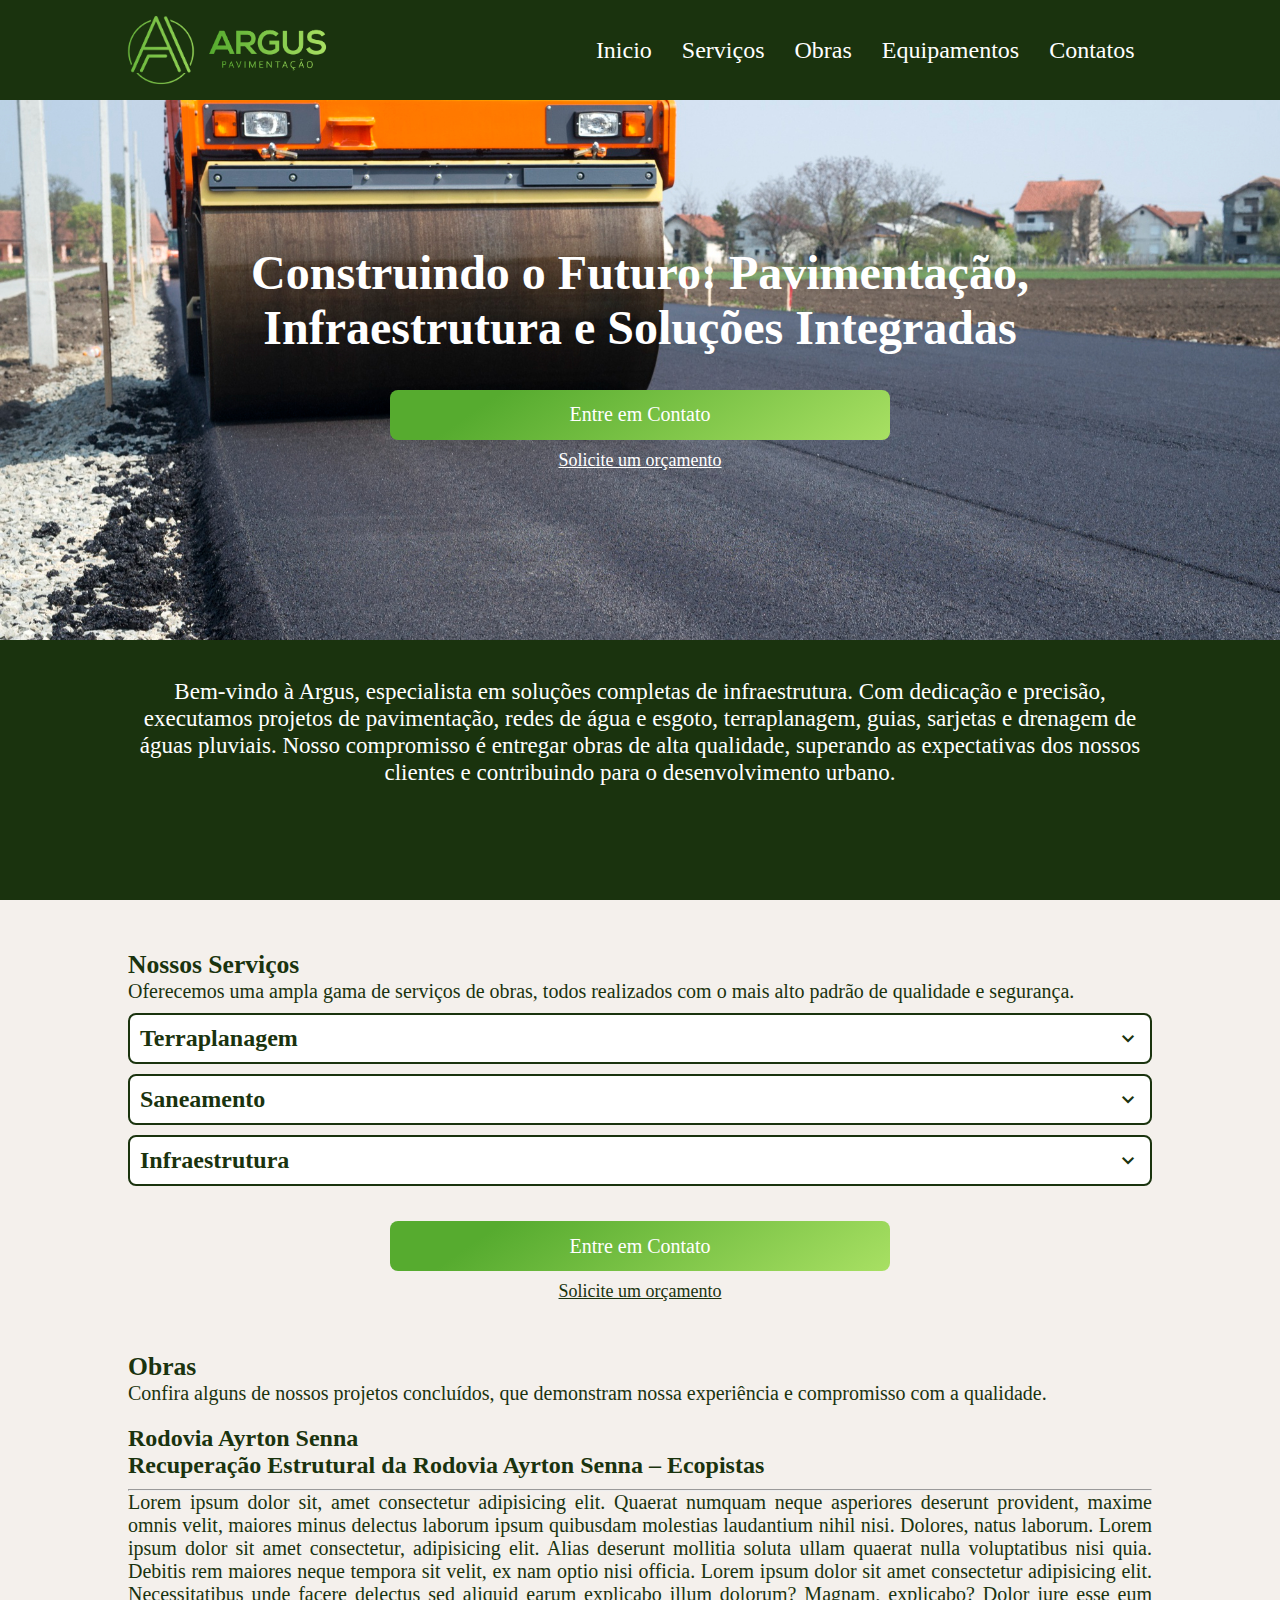
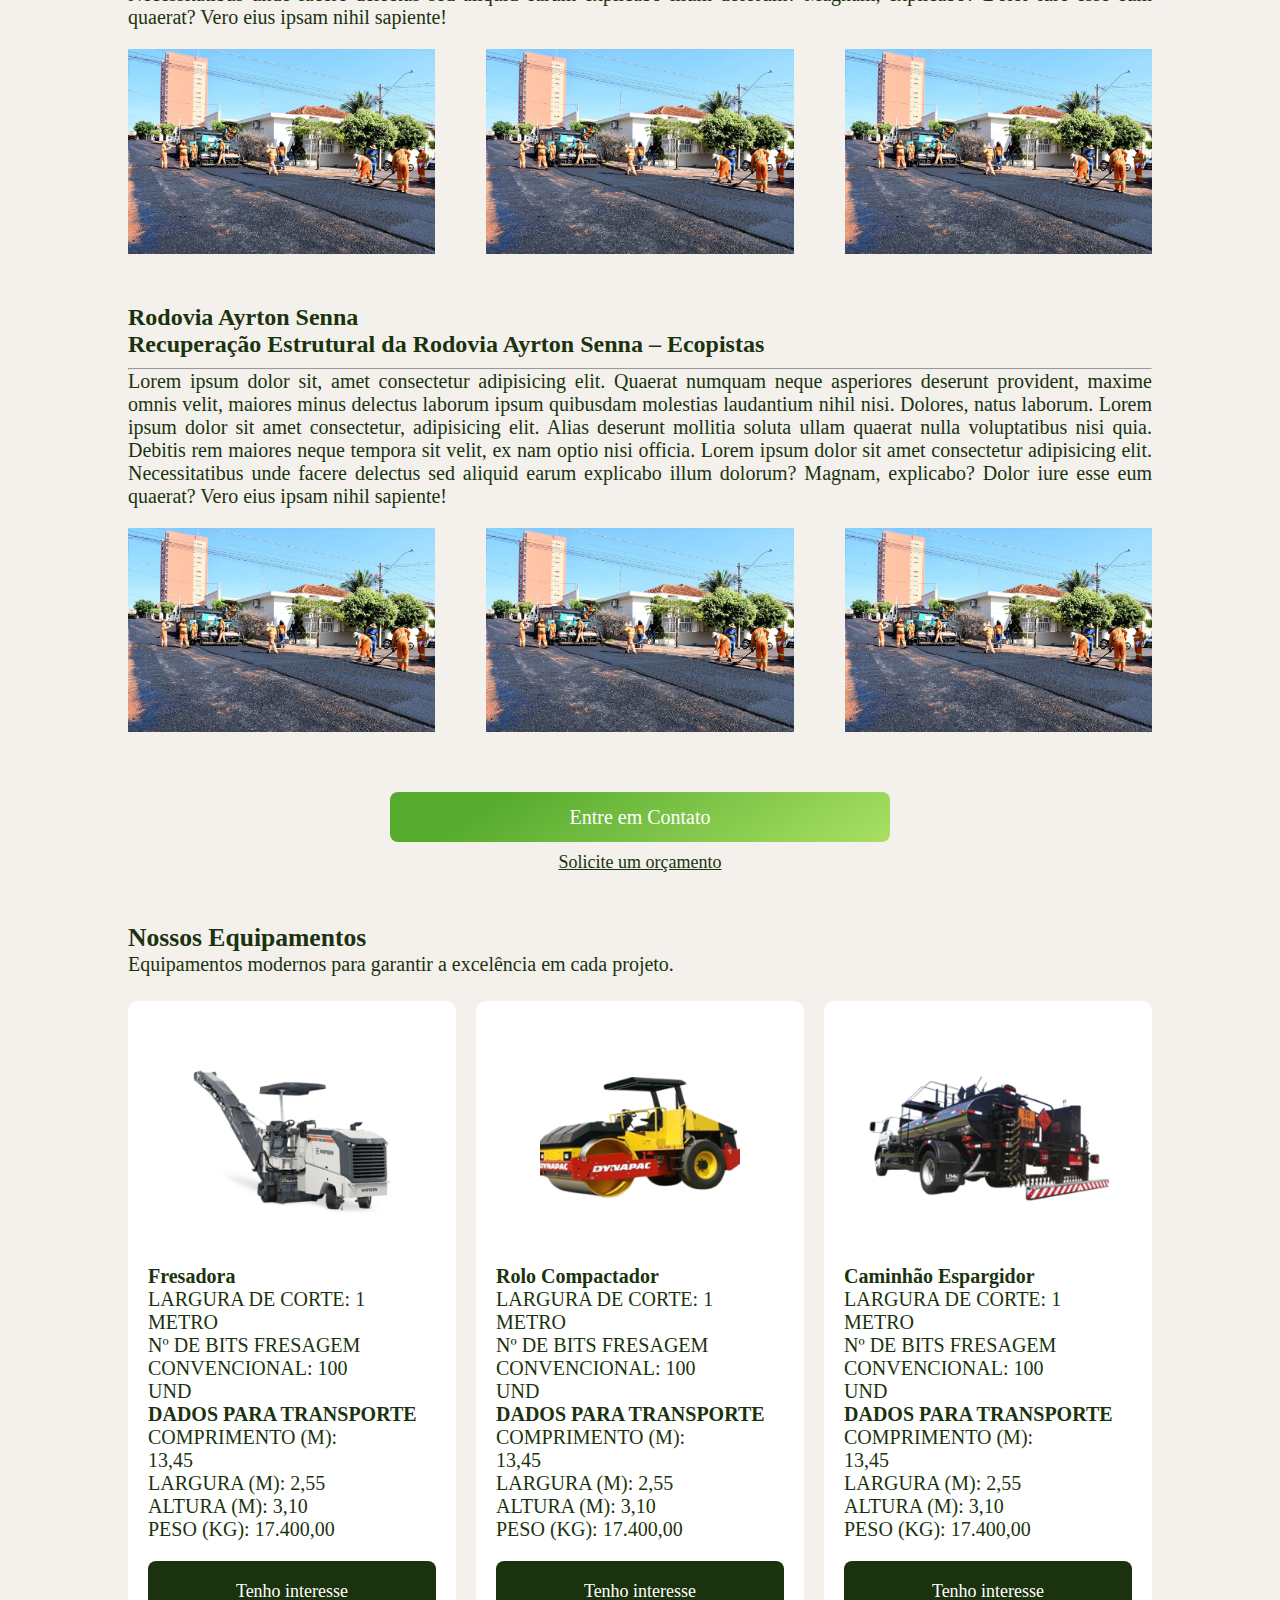
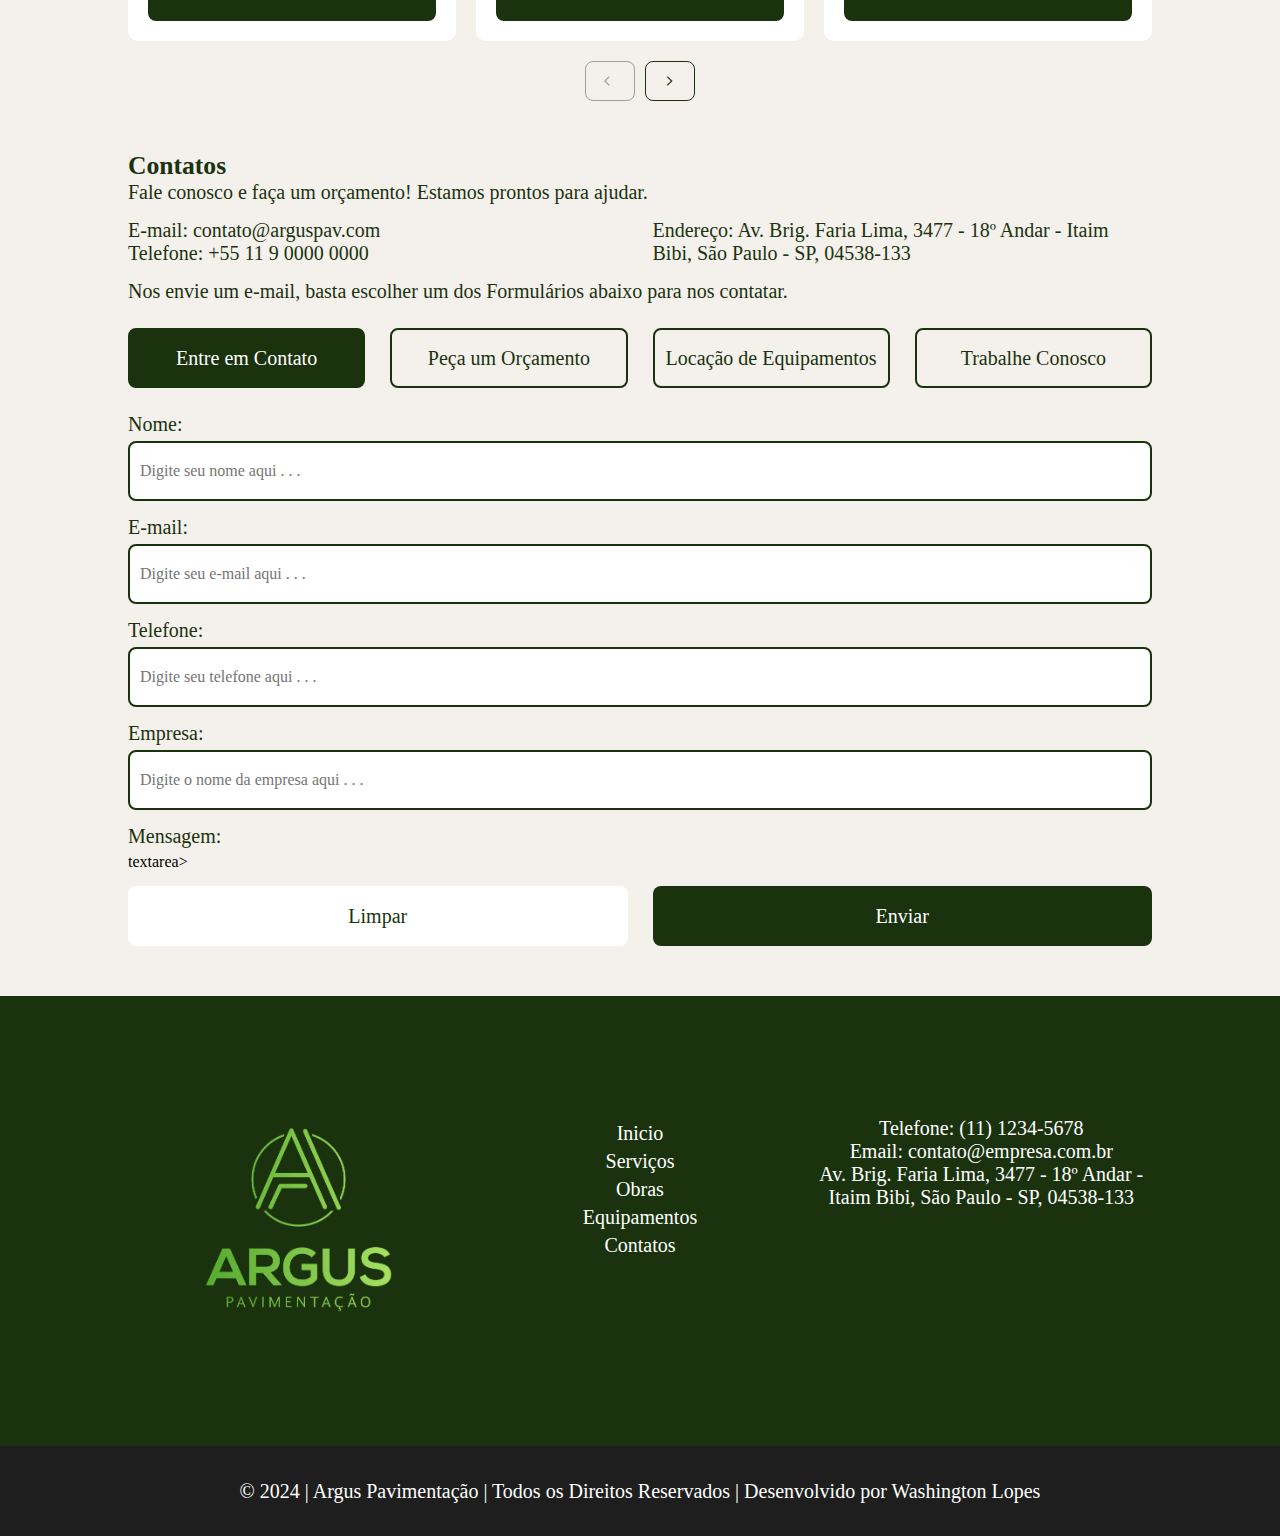
==== commit 6a89283c: "Finalizando Estrutura" ====
--- a/docs/index.html
+++ b/docs/index.html
@@ -237,11 +237,10 @@
             <label for="empresa_contato">Empresa:</label>
             <input type="text" id="empresa_contato" name="$Empresa" class="input-contato" placeholder="Digite o nome da empresa aqui . . ."><br>
             <input type="hidden" id="assunto_contato" name="subject" class="input-contato" required value="CONTATO VIA WEBSITE">
-            <label for="mensagem_contato">Mensagem:</label>
-            <textarea id="mensagem_contato" name="$Mensagem" class="textarea-contato" placeholder="Digite sua mensagem aqui . . ." required></textarea><br>
+            <label for="mensagem_contato">Mensagem:</label>textarea><br>
             <input type="text" name="honeypot" style="display:none">
             <input type="hidden" name="replyTo" value="washingtonlopes574@gmail.com">
-            <input type="hidden" name="redirectTo" value="https://washingtonlopesss.github.io/ProjectArgusPav./html/sendConfirmation.html">
+            <input type="hidden" name="redirectTo" value="https://washingtonlopesss.github.io/ProjectArgusPav/sendConfirmation.html">
             <div class="btns-form">
                 <button type="reset">Limpar</button>
                 <button type="submit" class="btn-contato"">Enviar</button>
@@ -251,7 +250,7 @@
         <form action="https://api.staticforms.xyz/submit" method="post" class="form-orcamento form-selection">
             <input type="hidden" name="accessKey" value="eab2eadb-5b26-4aff-8687-9ebe2bd9f3d5">
             <input type="hidden" name="replyTo" value="washingtonlopes574@gmail.com">
-            <input type="hidden" name="redirectTo" value="https://washingtonlopesss.github.io/ProjectArgusPav./html/sendConfirmation.html">
+            <input type="hidden" name="redirectTo" value="https://washingtonlopesss.github.io/ProjectArgusPav/sendConfirmation.html">
             <input type="hidden" id="assunto_contato" name="subject" class="input-contato" required value="ORÇAMENTO VIA WEBSITE">
             <label for="nome_orcamento">Nome:</label>
             <input type="text" id="nome_orcamento" name="$Nome" class="input-orcamento" placeholder="Digite seu nome aqui . . ." required><br>
@@ -276,7 +275,7 @@
         <form action="https://api.staticforms.xyz/submit" method="post" class="form-locacao form-selection">
             <input type="hidden" name="accessKey" value="eab2eadb-5b26-4aff-8687-9ebe2bd9f3d5">
             <input type="hidden" name="replyTo" value="washingtonlopes574@gmail.com">
-            <input type="hidden" name="redirectTo" value="https://washingtonlopesss.github.io/ProjectArgusPav./html/sendConfirmation.html">
+            <input type="hidden" name="redirectTo" value="https://washingtonlopesss.github.io/ProjectArgusPav/sendConfirmation.html">
             <input type="hidden" id="assunto_contato" name="subject" class="input-contato" required value="CONTATO LOCAÇÃO VIA WEBSITE">
             <label for="nome_locacao">Nome:</label>
             <input type="text" id="nome_locacao" name="$Nome" class="input-locacao" placeholder="Digite seu nome aqui . . ." required><br>
@@ -295,7 +294,7 @@
         <form action="https://api.staticforms.xyz/submit" method="post" class="form-trabalhe-conosco form-selection">
             <input type="hidden" name="accessKey" value="eab2eadb-5b26-4aff-8687-9ebe2bd9f3d5">
             <input type="hidden" name="replyTo" value="washingtonlopes574@gmail.com">
-            <input type="hidden" name="redirectTo" value="https://washingtonlopesss.github.io/ProjectArgusPav./html/sendConfirmation.html">
+            <input type="hidden" name="redirectTo" value="https://washingtonlopesss.github.io/ProjectArgusPav/sendConfirmation.html">
             <input type="hidden" id="assunto_contato" name="subject" class="input-contato" required value="TRABALHE CONOSCO VIA WEBSITE">
             <label for="nome_trabalho">Nome:</label>
             <input type="text" id="nome_trabalho" name="$Nome" class="input-trabalho" placeholder="Digite seu nome aqui . . ." required><br>
--- a/docs/css/home.css
+++ b/docs/css/home.css
@@ -90,7 +90,7 @@
 }
 
 .img-home {
-    background-image: url(/docs/images/others/rolo-compactador-estrada.jpg);
+    background-image: url(../images/others/rolo-compactador-estrada.jpg);
     width: 100%;
     height: 100%;
     min-height: 60vh;
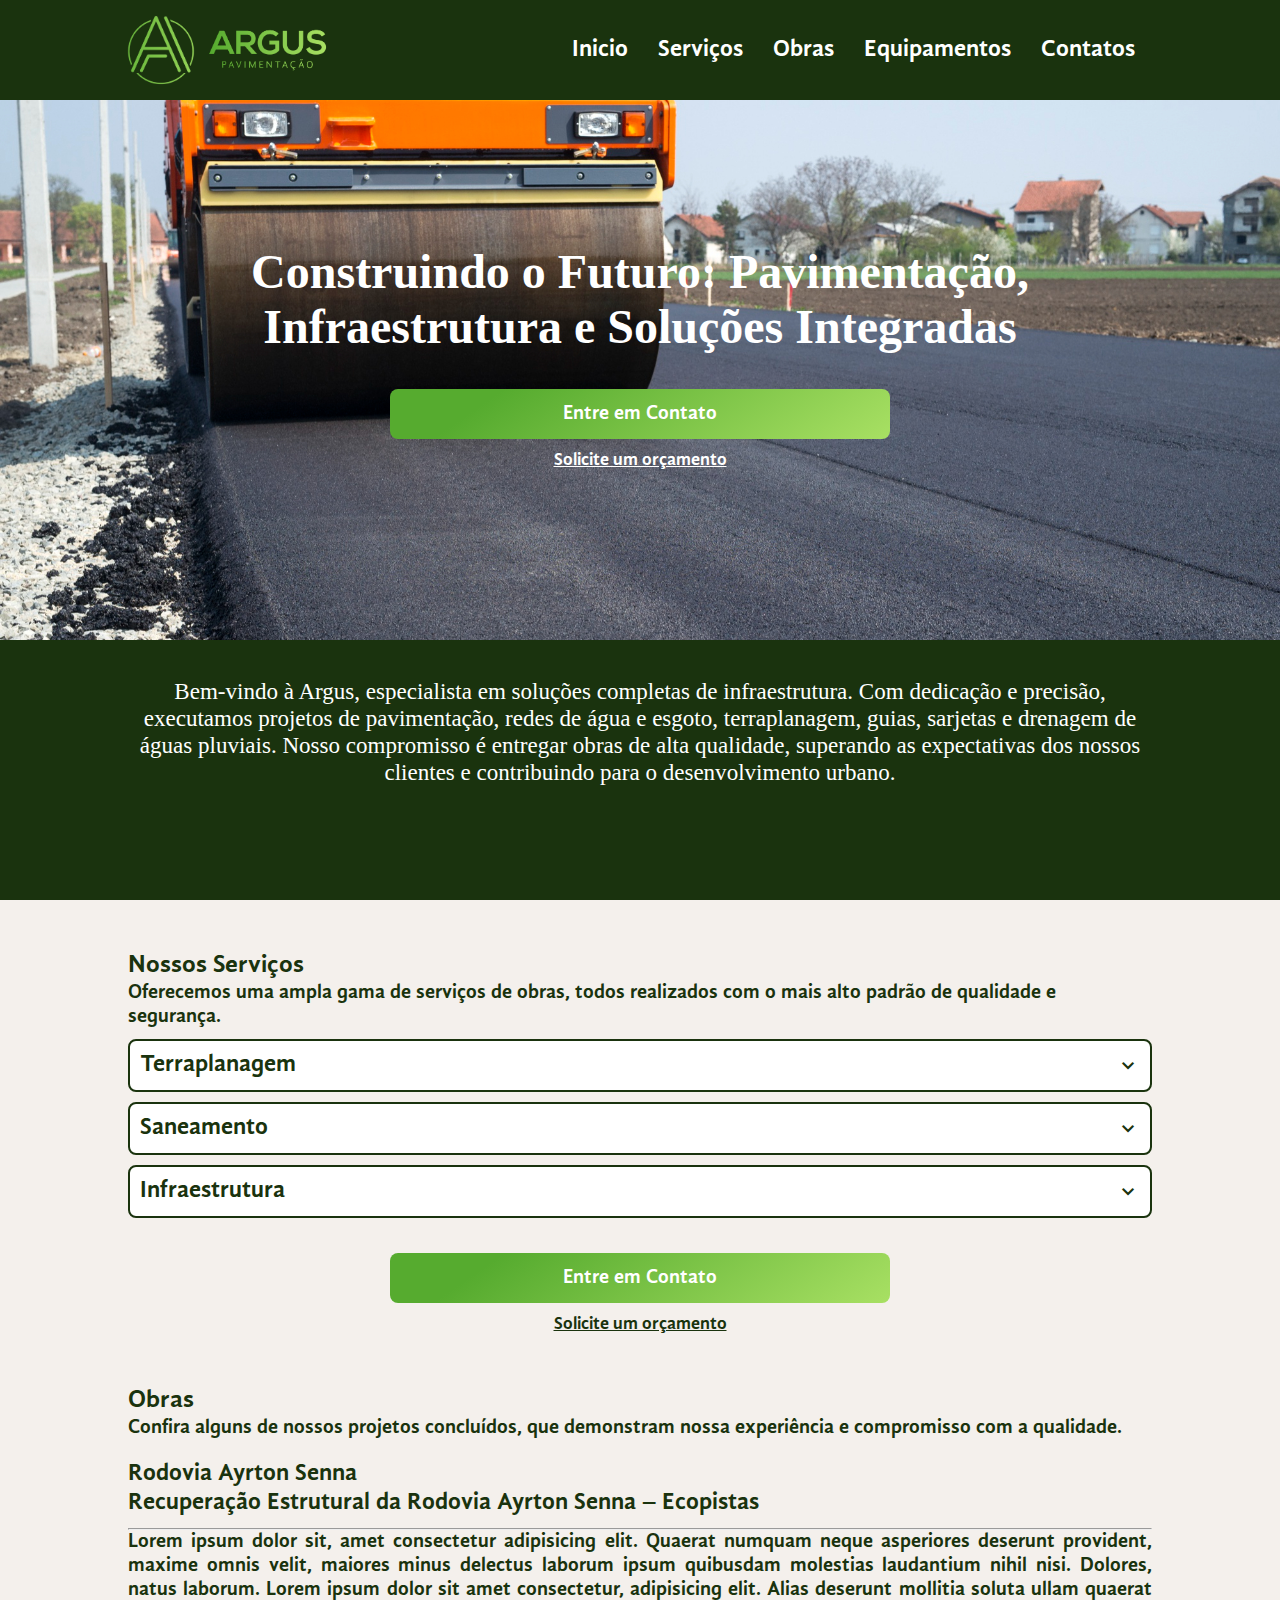
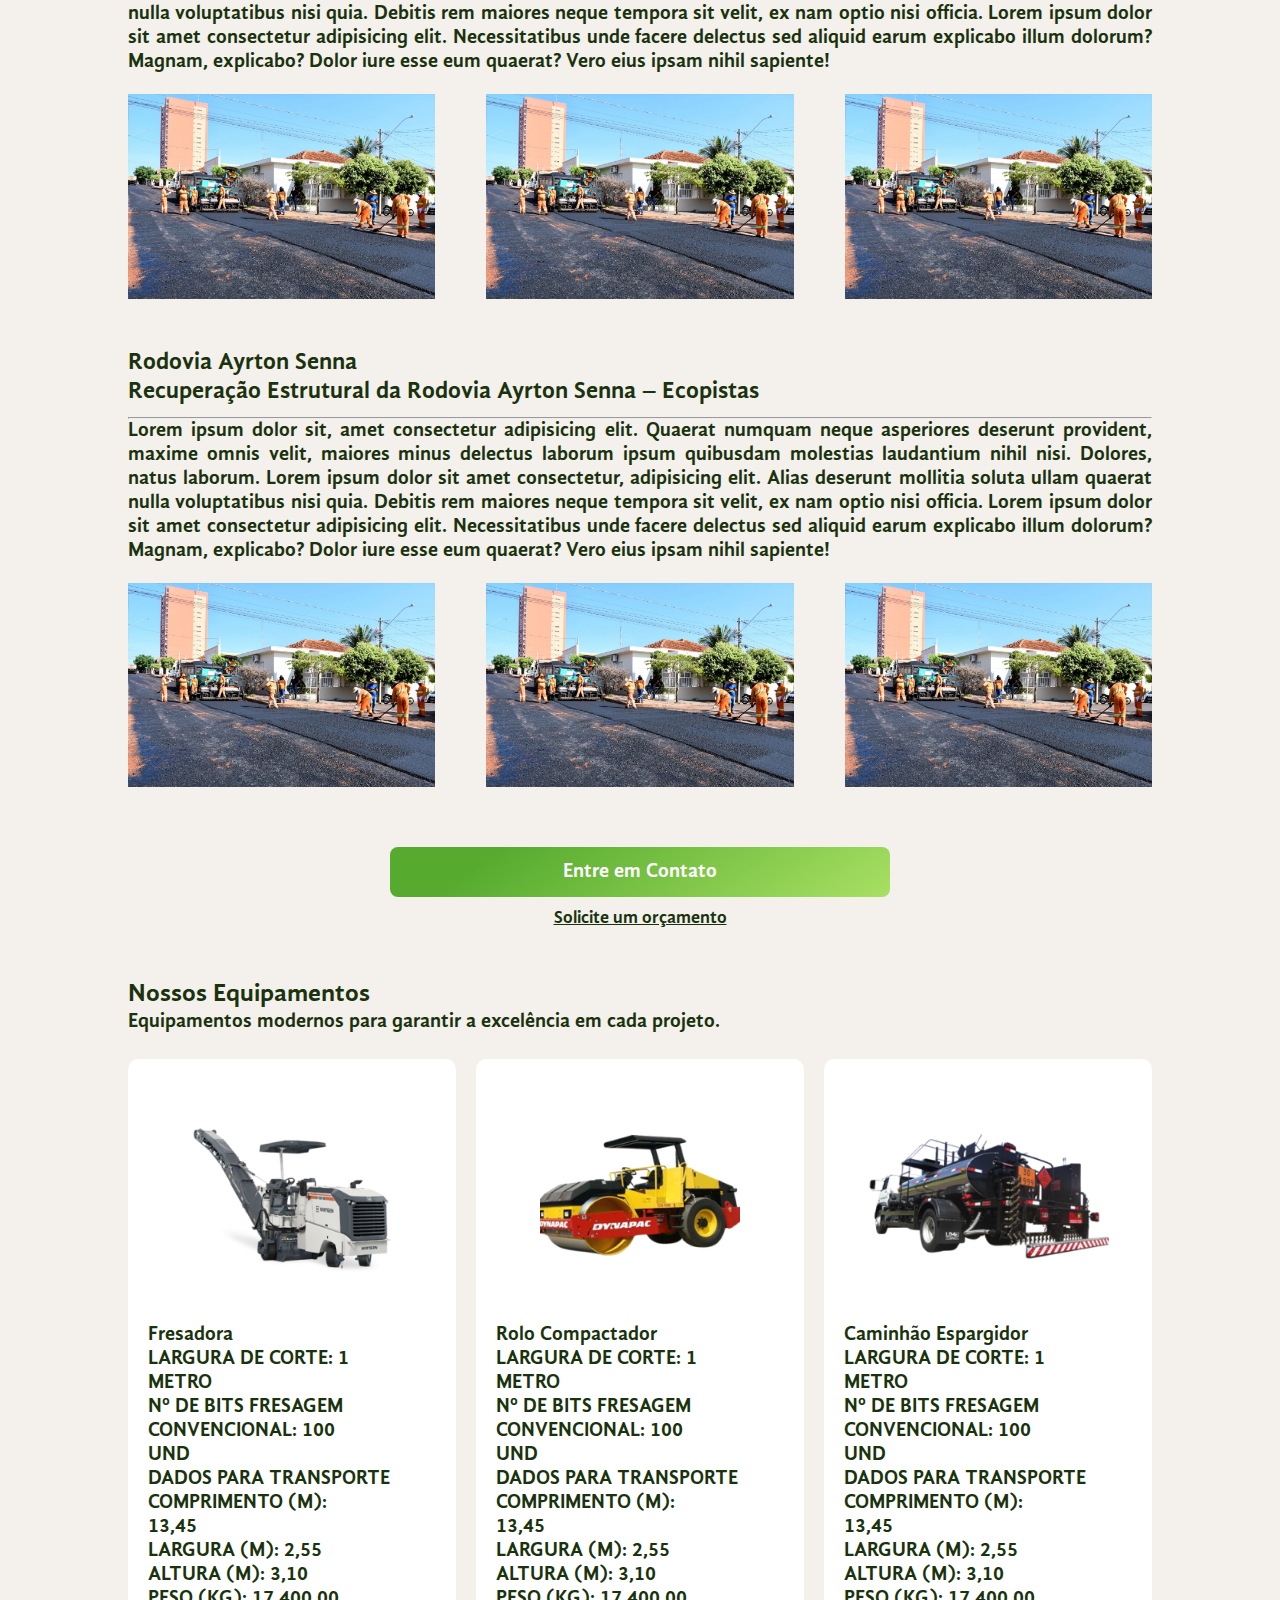
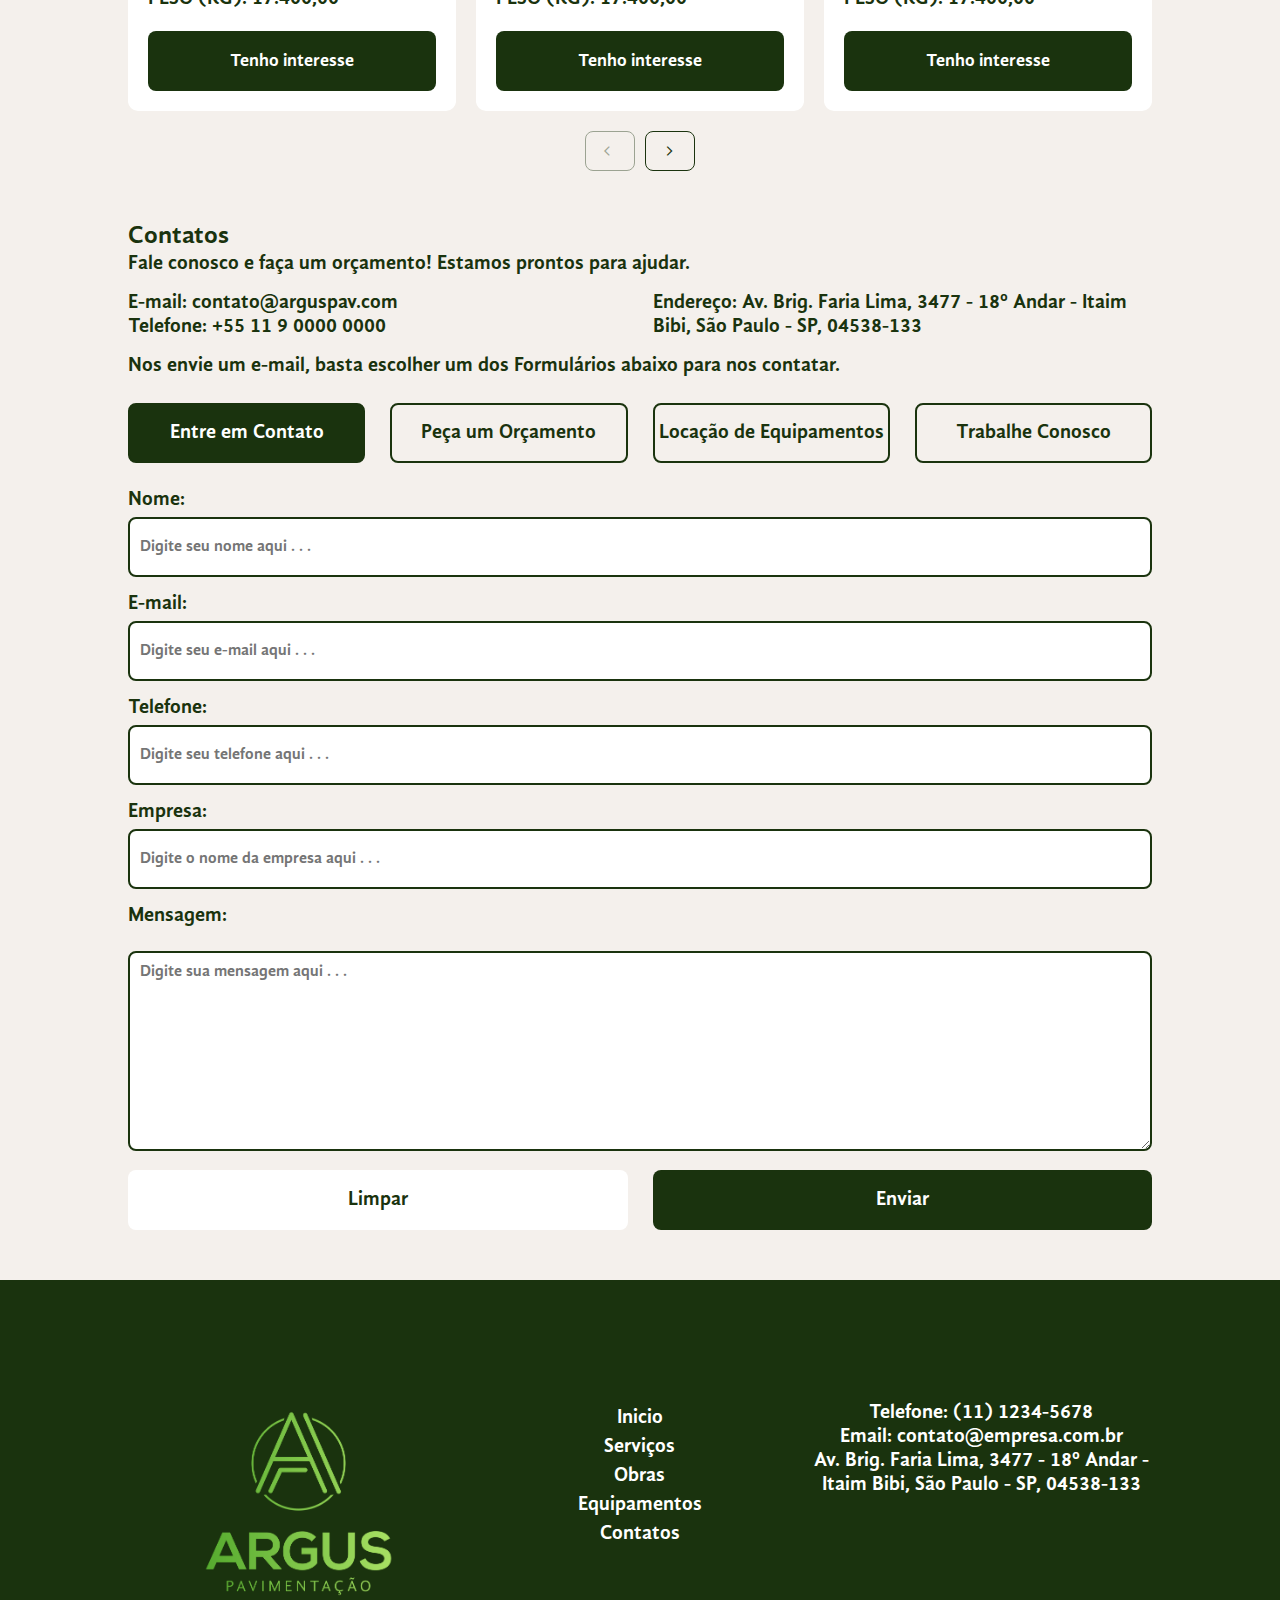
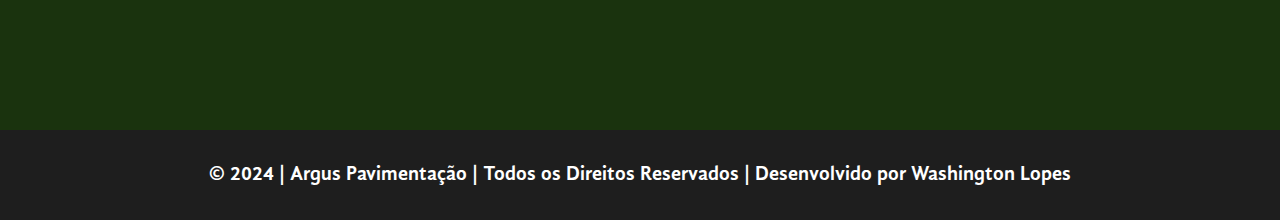
==== commit ad939654: "Ajuste text area no primeiro form" ====
--- a/docs/index.html
+++ b/docs/index.html
@@ -237,7 +237,8 @@
             <label for="empresa_contato">Empresa:</label>
             <input type="text" id="empresa_contato" name="$Empresa" class="input-contato" placeholder="Digite o nome da empresa aqui . . ."><br>
             <input type="hidden" id="assunto_contato" name="subject" class="input-contato" required value="CONTATO VIA WEBSITE">
-            <label for="mensagem_contato">Mensagem:</label>textarea><br>
+            <label for="mensagem_contato">Mensagem:</label><br>
+            <textarea id="mensagem_orcamento" name="$Mensagem" class="textarea-orcamento" placeholder="Digite sua mensagem aqui . . ." required></textarea><br>
             <input type="text" name="honeypot" style="display:none">
             <input type="hidden" name="replyTo" value="washingtonlopes574@gmail.com">
             <input type="hidden" name="redirectTo" value="https://washingtonlopesss.github.io/ProjectArgusPav/sendConfirmation.html">
--- a/docs/css/home.css
+++ b/docs/css/home.css
@@ -1,15 +1,15 @@
 @font-face {
     font-family: 'GandhiSans';
-    src: url('../Fonts/gandhi-sans/GandhiSans-Regular.otf') format('opentype'),
-         url('../Fonts/gandhi-sans/GandhiSans-Bold.otf') format('opentype'),
-         url('../Fonts/gandhi-sans/GandhiSans-Italic.otf') format('opentype'),
-         url('../Fonts/gandhi-sans/GandhiSans-BoldItalic.otf') format('opentype');
+    src: url('../fonts/gandhi-sans/') format('opentype'),
+         url('../fonts/gandhi-sans/GandhiSans-Bold.otf') format('opentype'),
+         url('../fonts/gandhi-sans/GandhiSans-Italic.otf') format('opentype'),
+         url('../fonts/gandhi-sans/GandhiSans-BoldItalic.otf') format('opentype');
 }
 
 @font-face {
     font-family: 'Nexa';
-    src: url('../Fonts/nexa/Nexa-ExtraLight.ttf') format('truetype')
-         url('../Fonts/nexa/Nexa-Heavy.ttf') format('truetype'); 
+    src: url('../fonts/nexa/Nexa-ExtraLight.ttf') format('truetype')
+         url('../fonts/nexa/Nexa-Heavy.ttf') format('truetype'); 
 }
 
 * {
